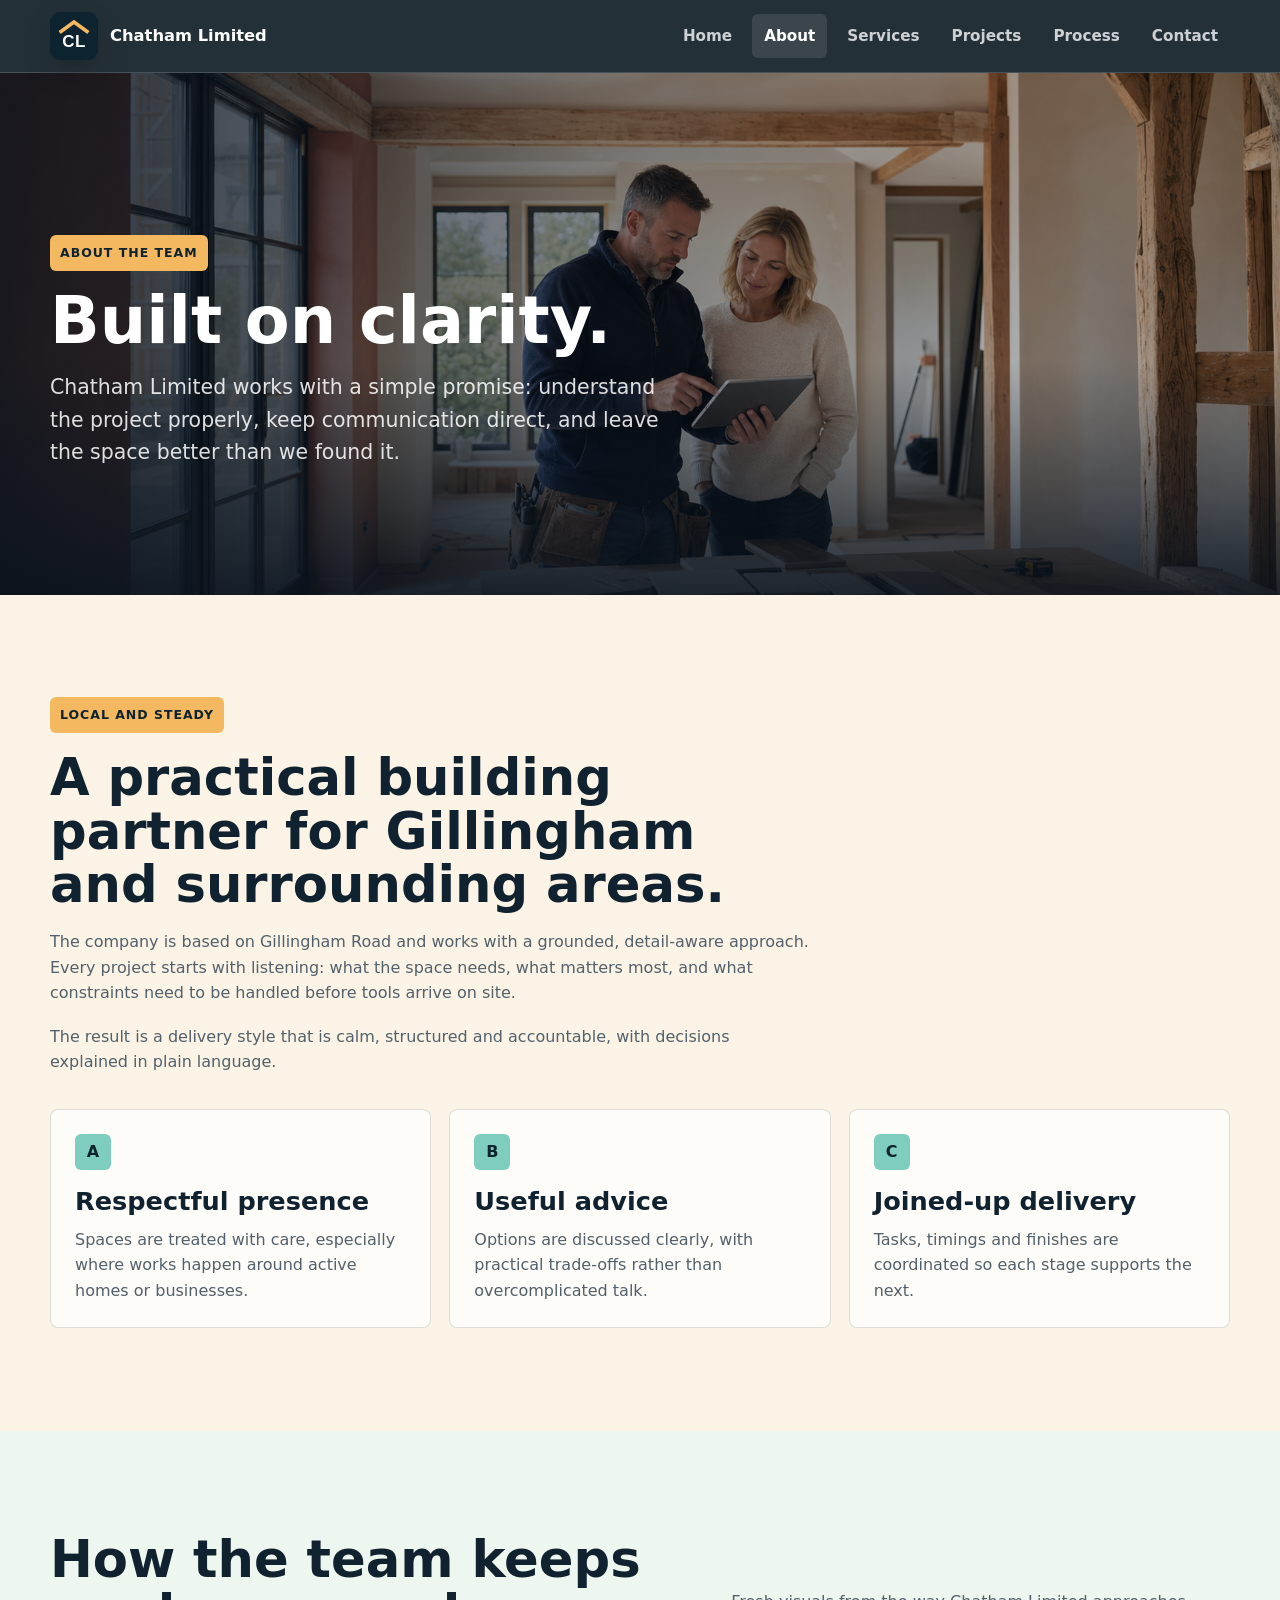
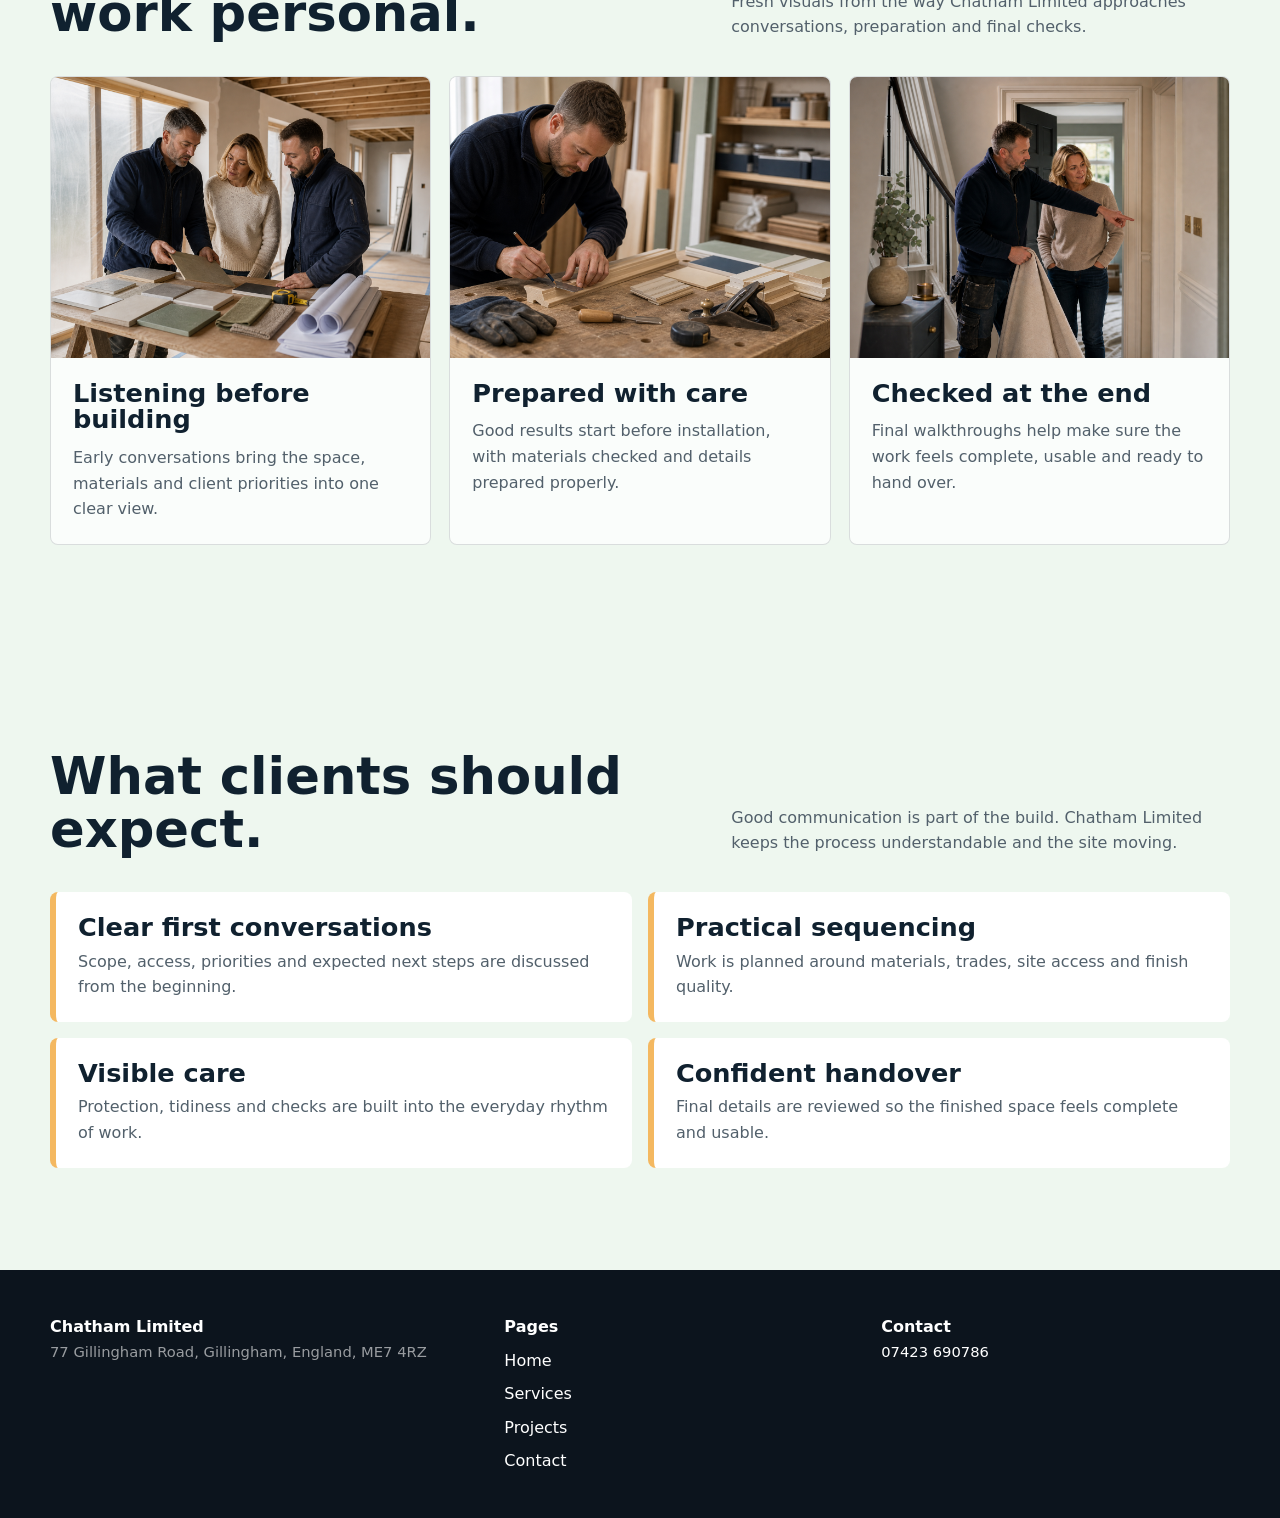
==== about.html @ 02a8a14d "Initial Chatham Limited website" ====
<!doctype html>
<html lang="en">
<head>
  <meta charset="utf-8">
  <meta name="viewport" content="width=device-width, initial-scale=1">
  <title>About | Chatham Limited</title>
  <meta name="description" content="Learn about Chatham Limited, a Gillingham based building team focused on clear project delivery and careful workmanship.">
  <link rel="icon" href="assets/favicon.svg" type="image/svg+xml">
  <link rel="stylesheet" href="assets/styles.css">
</head>
<body class="theme-about">
  <header class="site-header">
    <div class="nav-wrap">
      <a class="brand" href="index.html" aria-label="Chatham Limited home"><span class="brand-mark" aria-hidden="true"><img src="assets/chatham-logo-mark.svg" alt=""></span><span>Chatham Limited</span></a>
      <button class="nav-toggle" type="button" aria-label="Open navigation" aria-expanded="false"><span></span></button>
      <nav class="site-nav" aria-label="Primary navigation">
        <a href="index.html">Home</a>
        <a class="active" href="about.html">About</a>
        <a href="services.html">Services</a>
        <a href="projects.html">Projects</a>
        <a href="process.html">Process</a>
        <a href="contact.html">Contact</a>
      </nav>
    </div>
  </header>

  <main>
    <section class="hero page-hero">
      <img src="assets/images/about-hero.png" alt="Project manager and client reviewing material samples inside a refurbished room">
      <div class="hero-inner">
        <div class="hero-copy">
          <span class="eyebrow">About the team</span>
          <h1>Built on clarity.</h1>
          <p>Chatham Limited works with a simple promise: understand the project properly, keep communication direct, and leave the space better than we found it.</p>
        </div>
      </div>
    </section>

    <section class="section">
      <div class="wrap about-intro">
        <div class="copy-stack">
          <span class="eyebrow">Local and steady</span>
          <h2>A practical building partner for Gillingham and surrounding areas.</h2>
          <p class="muted">The company is based on Gillingham Road and works with a grounded, detail-aware approach. Every project starts with listening: what the space needs, what matters most, and what constraints need to be handled before tools arrive on site.</p>
          <p class="muted">The result is a delivery style that is calm, structured and accountable, with decisions explained in plain language.</p>
        </div>
        <div class="feature-grid">
          <article class="feature-card">
            <span class="number">A</span>
            <h3>Respectful presence</h3>
            <p>Spaces are treated with care, especially where works happen around active homes or businesses.</p>
          </article>
          <article class="feature-card">
            <span class="number">B</span>
            <h3>Useful advice</h3>
            <p>Options are discussed clearly, with practical trade-offs rather than overcomplicated talk.</p>
          </article>
          <article class="feature-card">
            <span class="number">C</span>
            <h3>Joined-up delivery</h3>
            <p>Tasks, timings and finishes are coordinated so each stage supports the next.</p>
          </article>
        </div>
      </div>
    </section>

    <section class="section alt about-gallery">
      <div class="wrap">
        <div class="section-head">
          <h2>How the team keeps work personal.</h2>
          <p>Fresh visuals from the way Chatham Limited approaches conversations, preparation and final checks.</p>
        </div>
        <div class="project-grid">
          <article class="project-card">
            <img src="assets/images/about-site-meeting.png" alt="Site meeting with a homeowner reviewing finish samples in a protected room">
            <div>
              <h3>Listening before building</h3>
              <p>Early conversations bring the space, materials and client priorities into one clear view.</p>
            </div>
          </article>
          <article class="project-card">
            <img src="assets/images/about-workbench-detail.png" alt="Craftsperson preparing a precise timber detail on a tidy workbench">
            <div>
              <h3>Prepared with care</h3>
              <p>Good results start before installation, with materials checked and details prepared properly.</p>
            </div>
          </article>
          <article class="project-card">
            <img src="assets/images/about-final-walkthrough.png" alt="Project lead and client reviewing a finished interior doorway">
            <div>
              <h3>Checked at the end</h3>
              <p>Final walkthroughs help make sure the work feels complete, usable and ready to hand over.</p>
            </div>
          </article>
        </div>
      </div>
    </section>

    <section class="section alt">
      <div class="wrap">
        <div class="section-head">
          <h2>What clients should expect.</h2>
          <p>Good communication is part of the build. Chatham Limited keeps the process understandable and the site moving.</p>
        </div>
        <div class="service-list">
          <div class="service-item"><h3>Clear first conversations</h3><p>Scope, access, priorities and expected next steps are discussed from the beginning.</p></div>
          <div class="service-item"><h3>Practical sequencing</h3><p>Work is planned around materials, trades, site access and finish quality.</p></div>
          <div class="service-item"><h3>Visible care</h3><p>Protection, tidiness and checks are built into the everyday rhythm of work.</p></div>
          <div class="service-item"><h3>Confident handover</h3><p>Final details are reviewed so the finished space feels complete and usable.</p></div>
        </div>
      </div>
    </section>
  </main>

  <footer class="site-footer">
    <div class="footer-wrap">
      <div><strong>Chatham Limited</strong><p class="fine-print">77 Gillingham Road, Gillingham, England, ME7 4RZ</p></div>
      <div class="footer-links"><strong>Pages</strong><a href="index.html">Home</a><a href="services.html">Services</a><a href="projects.html">Projects</a><a href="contact.html">Contact</a></div>
      <div><strong>Contact</strong><p class="fine-print"><a href="tel:07423690786">07423 690786</a></p></div>
    </div>
  </footer>
  <script src="assets/site.js"></script>
</body>
</html>
---- assets/styles.css ----
:root {
  --ink: #10212f;
  --paper: #fbf4e6;
  --muted: #52606b;
  --line: rgba(16, 33, 47, 0.14);
  --white: #ffffff;
  --accent: #f4b860;
  --accent-2: #9fbf93;
  --dark: #0d2330;
  --soft: #eef7ef;
  --shade-start: #fff0d3;
  --shade-end: #d9f0e8;
  --shadow: 0 22px 60px rgba(11, 21, 32, 0.18);
  --radius: 8px;
  font-family: Inter, ui-sans-serif, system-ui, -apple-system, BlinkMacSystemFont, "Segoe UI", sans-serif;
}

* {
  box-sizing: border-box;
}

html {
  scroll-behavior: smooth;
}

body {
  margin: 0;
  color: var(--ink);
  background: var(--paper);
  line-height: 1.6;
  overflow-x: hidden;
}

a {
  color: inherit;
  text-decoration: none;
}

img {
  display: block;
  max-width: 100%;
}

.site-header {
  position: sticky;
  top: 0;
  z-index: 20;
  border-bottom: 1px solid rgba(255, 255, 255, 0.16);
  background: rgba(13, 27, 37, 0.9);
  color: var(--white);
  backdrop-filter: blur(18px);
}

.nav-wrap {
  width: min(1180px, calc(100% - 32px));
  min-height: 72px;
  margin: 0 auto;
  display: flex;
  align-items: center;
  justify-content: space-between;
  gap: 24px;
}

.brand {
  display: inline-flex;
  align-items: center;
  gap: 12px;
  font-weight: 800;
  letter-spacing: 0;
}

.brand-mark {
  width: 48px;
  height: 48px;
  flex: 0 0 48px;
  border-radius: 10px;
  display: block;
  overflow: hidden;
  background: var(--dark);
  box-shadow: 0 12px 28px rgba(0, 0, 0, 0.2);
}

.brand-mark img {
  width: 100%;
  height: 100%;
}

.brand span:last-child {
  font-size: 1.02rem;
}

.site-nav {
  display: flex;
  align-items: center;
  gap: 8px;
}

.site-nav a {
  padding: 10px 12px;
  border-radius: 6px;
  color: rgba(255, 255, 255, 0.78);
  font-size: 0.95rem;
  font-weight: 650;
}

.site-nav a:hover,
.site-nav a.active {
  color: var(--white);
  background: rgba(255, 255, 255, 0.1);
}

.nav-toggle {
  display: none;
  width: 42px;
  height: 42px;
  border: 1px solid rgba(255, 255, 255, 0.28);
  border-radius: 6px;
  background: transparent;
  color: var(--white);
  cursor: pointer;
}

.nav-toggle span,
.nav-toggle::before,
.nav-toggle::after {
  content: "";
  display: block;
  width: 20px;
  height: 2px;
  margin: 5px auto;
  background: currentColor;
}

.hero {
  position: relative;
  min-height: clamp(620px, 78vh, 820px);
  display: grid;
  align-items: center;
  overflow: hidden;
  color: var(--white);
  isolation: isolate;
}

.page-hero {
  min-height: clamp(460px, 58vh, 620px);
}

.hero img {
  position: absolute;
  inset: 0;
  z-index: -2;
  width: 100%;
  height: 100%;
  object-fit: cover;
}

.hero::after {
  content: "";
  position: absolute;
  inset: 0;
  z-index: -1;
  background:
    linear-gradient(90deg, rgba(9, 18, 29, 0.88), rgba(9, 18, 29, 0.48) 48%, rgba(9, 18, 29, 0.18)),
    linear-gradient(0deg, rgba(9, 18, 29, 0.82), transparent 45%);
}

.hero-inner {
  width: min(1180px, calc(100% - 32px));
  margin: 0 auto;
  padding: 92px 0 56px;
  display: grid;
  gap: 18px;
}

.hero-copy {
  width: min(680px, 100%);
  display: grid;
  gap: 16px;
}

.eyebrow {
  width: fit-content;
  padding: 8px 10px;
  border-radius: 6px;
  background: var(--accent);
  color: var(--dark);
  font-size: 0.78rem;
  font-weight: 900;
  text-transform: uppercase;
  letter-spacing: 0.08em;
}

h1,
h2,
h3 {
  margin: 0;
  line-height: 1.04;
  letter-spacing: 0;
  overflow-wrap: break-word;
}

h1 {
  max-width: 12ch;
  font-size: clamp(2.9rem, 6.4vw, 5.35rem);
}

.page-hero h1 {
  max-width: 14ch;
  font-size: clamp(2.55rem, 5.1vw, 4.7rem);
}

.hero p {
  max-width: 620px;
  margin: 0;
  color: rgba(255, 255, 255, 0.86);
  font-size: clamp(1.05rem, 1.6vw, 1.32rem);
}

.hero-actions,
.button-row {
  display: flex;
  flex-wrap: wrap;
  align-items: center;
  gap: 12px;
}

.btn {
  display: inline-flex;
  align-items: center;
  justify-content: center;
  min-height: 46px;
  padding: 12px 18px;
  border: 1px solid transparent;
  border-radius: 6px;
  font-weight: 800;
  line-height: 1;
}

.btn.primary {
  background: var(--accent);
  color: var(--dark);
}

.btn.secondary {
  border-color: rgba(255, 255, 255, 0.44);
  color: var(--white);
}

.btn.dark {
  background: var(--dark);
  color: var(--white);
}

.btn.light {
  border-color: var(--line);
  background: var(--white);
}

.hero-stats {
  display: grid;
  grid-template-columns: repeat(3, minmax(0, 1fr));
  gap: 1px;
  width: min(700px, 100%);
  overflow: hidden;
  border-radius: 8px;
  border: 1px solid rgba(255, 255, 255, 0.2);
  background: rgba(255, 255, 255, 0.14);
}

.hero-stat {
  padding: 18px;
  background: rgba(10, 19, 31, 0.32);
}

.hero-stat strong {
  display: block;
  font-size: 1.8rem;
  line-height: 1;
}

.hero-stat span {
  display: block;
  margin-top: 8px;
  color: rgba(255, 255, 255, 0.78);
  font-size: 0.9rem;
}

.section {
  padding: clamp(64px, 8vw, 112px) 0;
}

.section.alt {
  background: var(--soft);
}

.section.dark {
  background: var(--dark);
  color: var(--white);
}

.wrap {
  width: min(1180px, calc(100% - 32px));
  margin: 0 auto;
}

.section-head {
  display: grid;
  grid-template-columns: minmax(0, 0.9fr) minmax(280px, 0.7fr);
  gap: 40px;
  align-items: end;
  margin-bottom: 36px;
}

.section-head p {
  margin: 0;
  color: var(--muted);
}

.section.dark .section-head p,
.section.dark .muted {
  color: rgba(255, 255, 255, 0.72);
}

h2 {
  font-size: clamp(2rem, 4vw, 4rem);
}

h3 {
  font-size: clamp(1.22rem, 2vw, 1.7rem);
}

.muted {
  color: var(--muted);
}

.feature-grid {
  display: grid;
  grid-template-columns: repeat(3, minmax(0, 1fr));
  gap: 18px;
}

.about-intro {
  display: grid;
  gap: 34px;
}

.about-intro .copy-stack {
  max-width: 760px;
}

.feature-card,
.project-card,
.step,
.contact-panel {
  border: 1px solid var(--line);
  border-radius: 8px;
  background: rgba(255, 255, 255, 0.72);
  overflow: hidden;
}

.feature-card {
  padding: 24px;
}

.feature-card .number,
.step .number {
  display: inline-grid;
  place-items: center;
  width: 36px;
  height: 36px;
  margin-bottom: 18px;
  border-radius: 6px;
  background: #7fcdbf;
  color: var(--dark);
  font-weight: 900;
}

.feature-card p,
.step p,
.project-card p {
  margin: 12px 0 0;
  color: var(--muted);
  overflow-wrap: anywhere;
}

.image-split {
  display: grid;
  grid-template-columns: minmax(0, 0.95fr) minmax(0, 1.05fr);
  gap: 40px;
  align-items: center;
}

.image-split.reverse {
  grid-template-columns: minmax(0, 1.05fr) minmax(0, 0.95fr);
}

.image-frame {
  border-radius: 8px;
  overflow: hidden;
  box-shadow: var(--shadow);
  background: var(--dark);
}

.image-frame img {
  width: 100%;
  aspect-ratio: 4 / 3;
  object-fit: cover;
}

.copy-stack {
  display: grid;
  gap: 18px;
}

.copy-stack p {
  margin: 0;
}

.pill-list {
  display: flex;
  flex-wrap: wrap;
  gap: 10px;
  padding: 0;
  margin: 8px 0 0;
  list-style: none;
}

.pill-list li {
  padding: 8px 10px;
  border-radius: 6px;
  background: rgba(255, 255, 255, 0.76);
  border: 1px solid var(--line);
  font-weight: 750;
  font-size: 0.9rem;
}

.service-list {
  display: grid;
  grid-template-columns: repeat(2, minmax(0, 1fr));
  gap: 16px;
}

.service-item {
  padding: 22px;
  border-left: 6px solid var(--accent);
  background: var(--white);
  border-radius: 8px;
}

.service-item p {
  margin: 8px 0 0;
  color: var(--muted);
}

.project-grid {
  display: grid;
  grid-template-columns: repeat(3, minmax(0, 1fr));
  gap: 18px;
}

.project-card img {
  width: 100%;
  aspect-ratio: 1.2;
  object-fit: cover;
}

.about-gallery .project-card img {
  aspect-ratio: 1.35;
}

.project-card div {
  padding: 22px;
}

.steps {
  display: grid;
  grid-template-columns: repeat(4, minmax(0, 1fr));
  gap: 16px;
}

.step {
  padding: 22px;
}

.band {
  display: grid;
  grid-template-columns: minmax(0, 0.9fr) minmax(0, 1.1fr);
  align-items: center;
  gap: 34px;
  padding: clamp(34px, 5vw, 56px);
  border-radius: 8px;
  color: var(--ink);
  background:
    linear-gradient(120deg, var(--shade-start) 0%, #f7f3df 42%, var(--shade-end) 100%);
  box-shadow: inset 0 0 0 1px rgba(16, 33, 47, 0.12);
}

.band h2,
.band p,
.band .muted,
.section.dark .band .muted {
  color: var(--ink);
}

.band .eyebrow {
  color: var(--ink);
}

.band .btn.secondary {
  border-color: rgba(16, 33, 47, 0.16);
  color: var(--ink);
  background: rgba(255, 255, 255, 0.26);
}

.contact-grid {
  display: grid;
  grid-template-columns: minmax(0, 0.85fr) minmax(0, 1.15fr);
  gap: 22px;
}

.contact-panel {
  padding: 28px;
}

.contact-panel a {
  font-weight: 850;
  color: var(--dark);
}

.contact-form {
  display: grid;
  gap: 14px;
}

.field-grid {
  display: grid;
  grid-template-columns: 1fr 1fr;
  gap: 14px;
}

label {
  display: grid;
  gap: 7px;
  font-weight: 800;
}

input,
textarea,
select {
  width: 100%;
  border: 1px solid var(--line);
  border-radius: 6px;
  padding: 13px 14px;
  color: var(--ink);
  background: var(--white);
  font: inherit;
}

textarea {
  min-height: 132px;
  resize: vertical;
}

.site-footer {
  color: rgba(255, 255, 255, 0.78);
  background: #0c141d;
}

.footer-wrap {
  width: min(1180px, calc(100% - 32px));
  margin: 0 auto;
  padding: 44px 0;
  display: grid;
  grid-template-columns: 1.1fr 0.9fr 0.9fr;
  gap: 28px;
}

.site-footer strong,
.site-footer a {
  color: var(--white);
}

.footer-links {
  display: grid;
  gap: 8px;
}

.fine-print {
  margin: 0;
  color: rgba(255, 255, 255, 0.58);
  font-size: 0.92rem;
}

@media (max-width: 900px) {
  .nav-toggle {
    display: block;
  }

  .site-nav {
    position: absolute;
    top: 72px;
    left: 16px;
    right: 16px;
    display: none;
    padding: 10px;
    border-radius: 8px;
    background: rgba(13, 21, 31, 0.96);
    box-shadow: var(--shadow);
  }

  .site-nav.is-open {
    display: grid;
  }

  .hero {
    min-height: 680px;
  }

  .hero-inner {
    padding: 110px 0 44px;
  }

  .hero-stats,
  .feature-grid,
  .project-grid,
  .steps,
  .footer-wrap,
  .section-head,
  .image-split,
  .image-split.reverse,
  .band,
  .contact-grid {
    grid-template-columns: 1fr;
  }

  .service-list {
    grid-template-columns: 1fr;
  }
}

@media (max-width: 620px) {
  .nav-wrap,
  .wrap,
  .hero-inner,
  .footer-wrap {
    width: min(calc(100% - 24px), 1180px);
  }

  .brand span:last-child {
    font-size: 0.95rem;
  }

  .hero {
    min-height: 640px;
  }

  h1,
  .page-hero h1 {
    max-width: 9ch;
    font-size: clamp(2.25rem, 10.5vw, 2.9rem);
  }

  h2 {
    max-width: 11ch;
    font-size: clamp(1.85rem, 8.8vw, 2.35rem);
    text-wrap: balance;
  }

  .contact-panel h2 {
    max-width: 100%;
    font-size: clamp(1.8rem, 8vw, 2.2rem);
  }

  .theme-contact .page-hero h1 {
    max-width: 11ch;
    font-size: clamp(2.1rem, 9.4vw, 2.6rem);
  }

  .hero p,
  .section-head p,
  .muted {
    max-width: 34ch;
    overflow-wrap: anywhere;
  }

  .hero-actions,
  .button-row {
    align-items: stretch;
    flex-direction: column;
  }

  .btn {
    width: 100%;
  }

  .hero-stats {
    grid-template-columns: 1fr;
  }

  .field-grid {
    grid-template-columns: 1fr;
  }
}
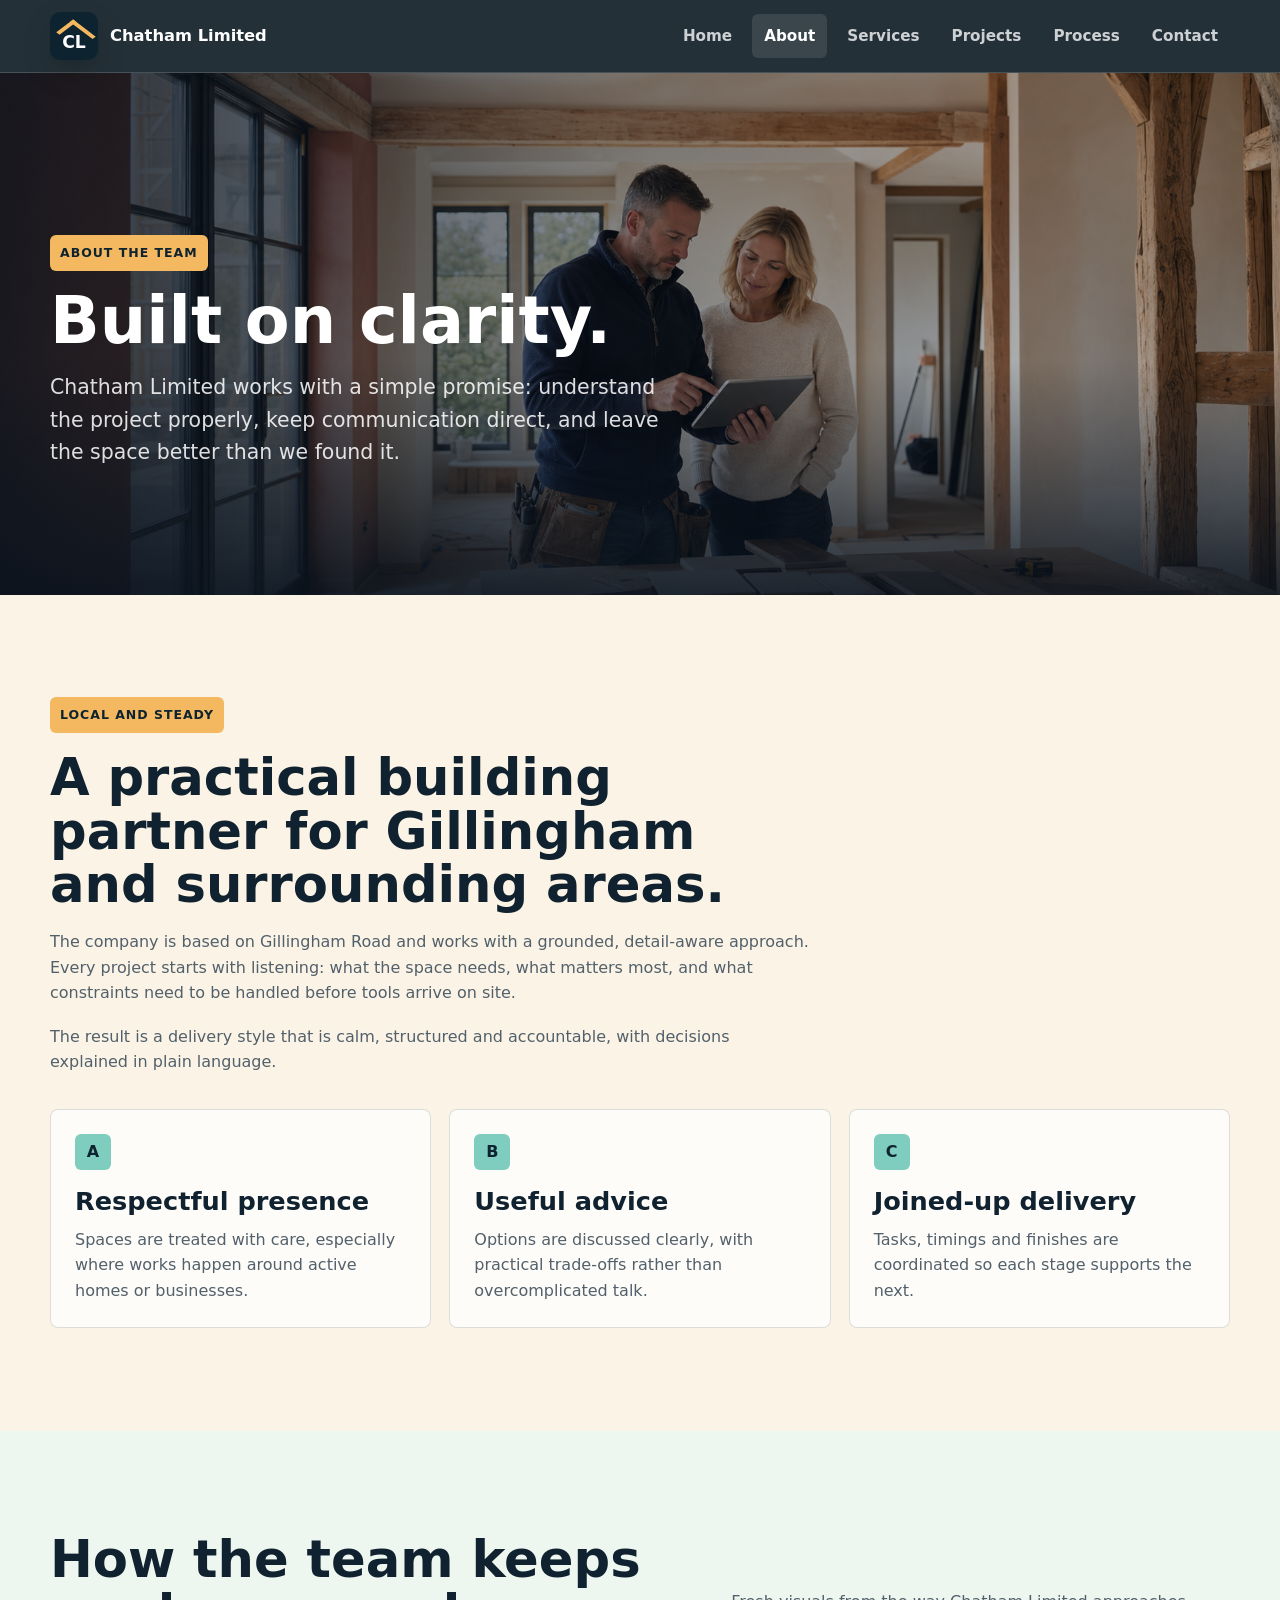
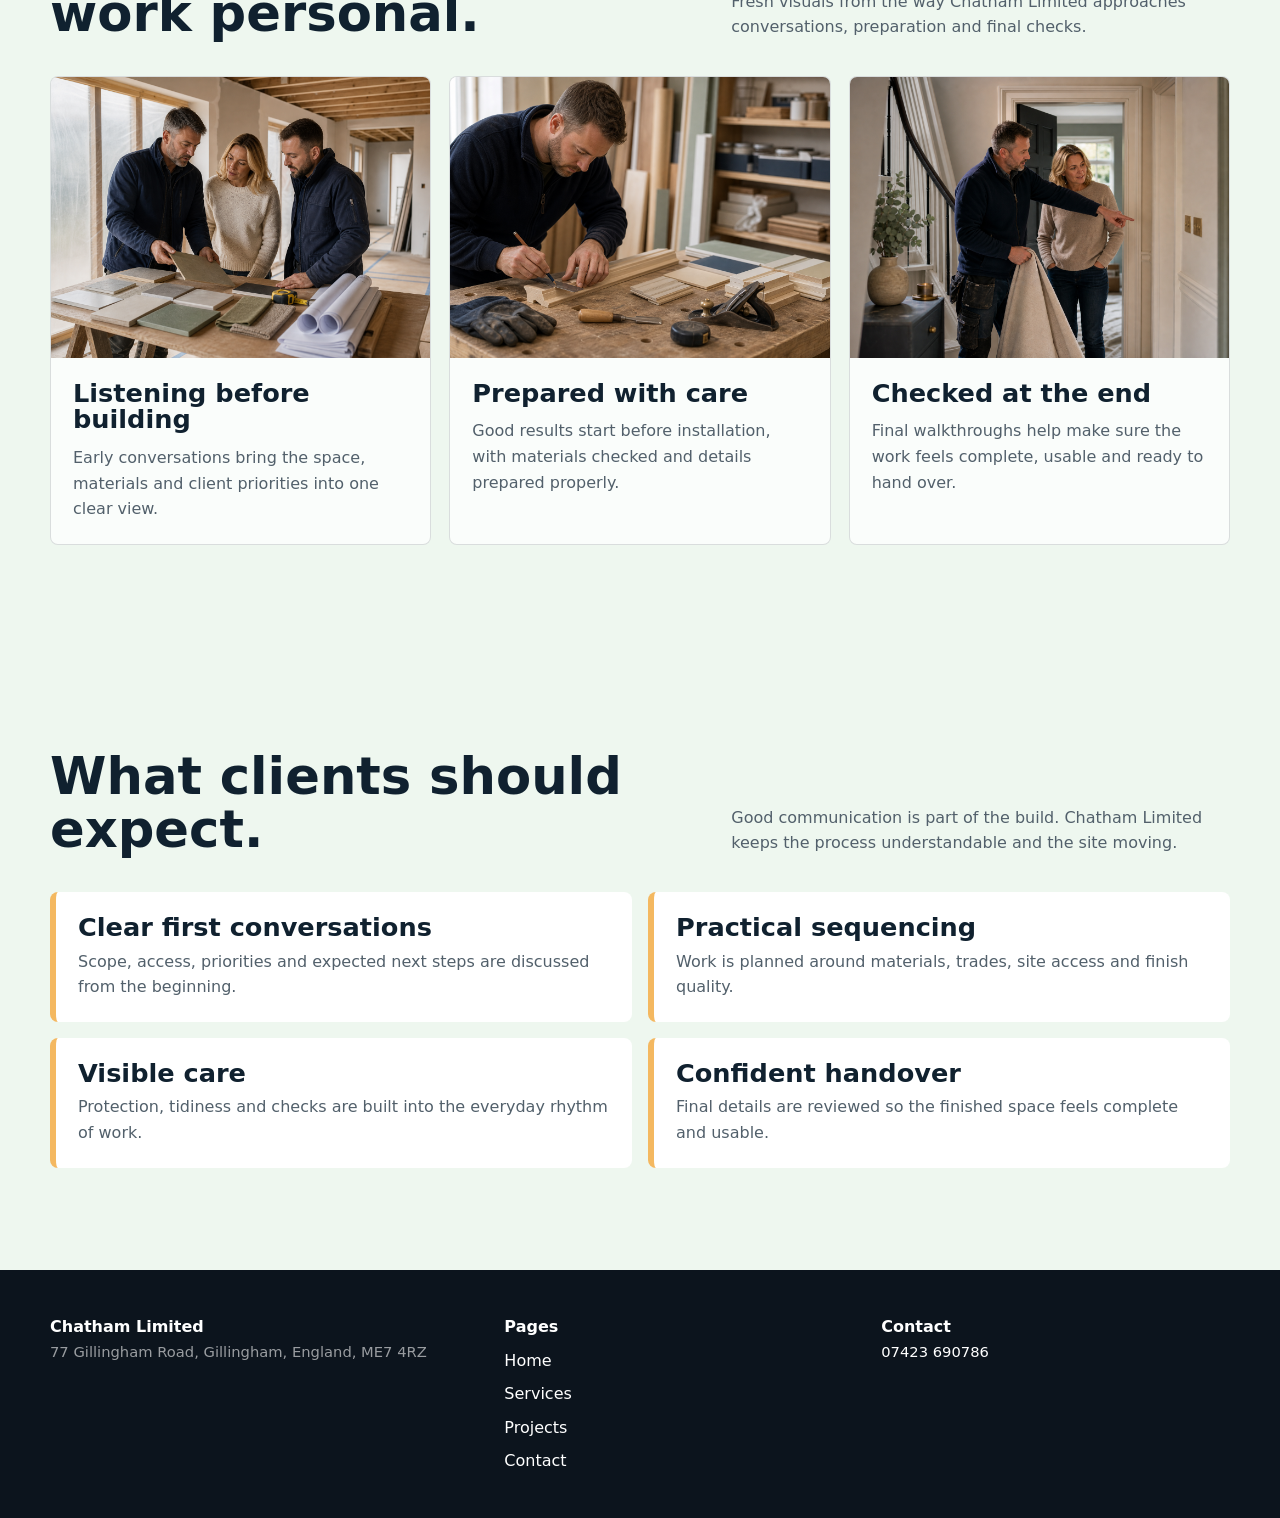
==== commit 78ee595b: "Render Chatham logo with CSS" ====
--- a/about.html
+++ b/about.html
@@ -11,7 +11,7 @@
 <body class="theme-about">
   <header class="site-header">
     <div class="nav-wrap">
-      <a class="brand" href="index.html" aria-label="Chatham Limited home"><span class="brand-mark" aria-hidden="true"><img src="assets/chatham-logo-mark.svg" alt=""></span><span>Chatham Limited</span></a>
+      <a class="brand" href="index.html" aria-label="Chatham Limited home"><span class="brand-mark" aria-hidden="true"></span><span>Chatham Limited</span></a>
       <button class="nav-toggle" type="button" aria-label="Open navigation" aria-expanded="false"><span></span></button>
       <nav class="site-nav" aria-label="Primary navigation">
         <a href="index.html">Home</a>
--- a/assets/styles.css
+++ b/assets/styles.css
@@ -74,15 +74,37 @@
   height: 48px;
   flex: 0 0 48px;
   border-radius: 10px;
-  display: block;
+  display: grid;
+  place-items: end center;
+  position: relative;
   overflow: hidden;
   background: var(--dark);
   box-shadow: 0 12px 28px rgba(0, 0, 0, 0.2);
-}
-
-.brand-mark img {
-  width: 100%;
-  height: 100%;
+  color: var(--white);
+  font-size: 1.08rem;
+  font-weight: 900;
+  line-height: 1;
+}
+
+.brand-mark::before {
+  content: "";
+  position: absolute;
+  top: 12px;
+  left: 12px;
+  width: 24px;
+  height: 17px;
+  border-top: 4px solid var(--accent);
+  border-left: 4px solid var(--accent);
+  transform: rotate(45deg) skew(-8deg, -8deg);
+  transform-origin: center;
+}
+
+.brand-mark::after {
+  content: "CL";
+  position: relative;
+  z-index: 1;
+  margin-bottom: 9px;
+  letter-spacing: 0;
 }
 
 .brand span:last-child {
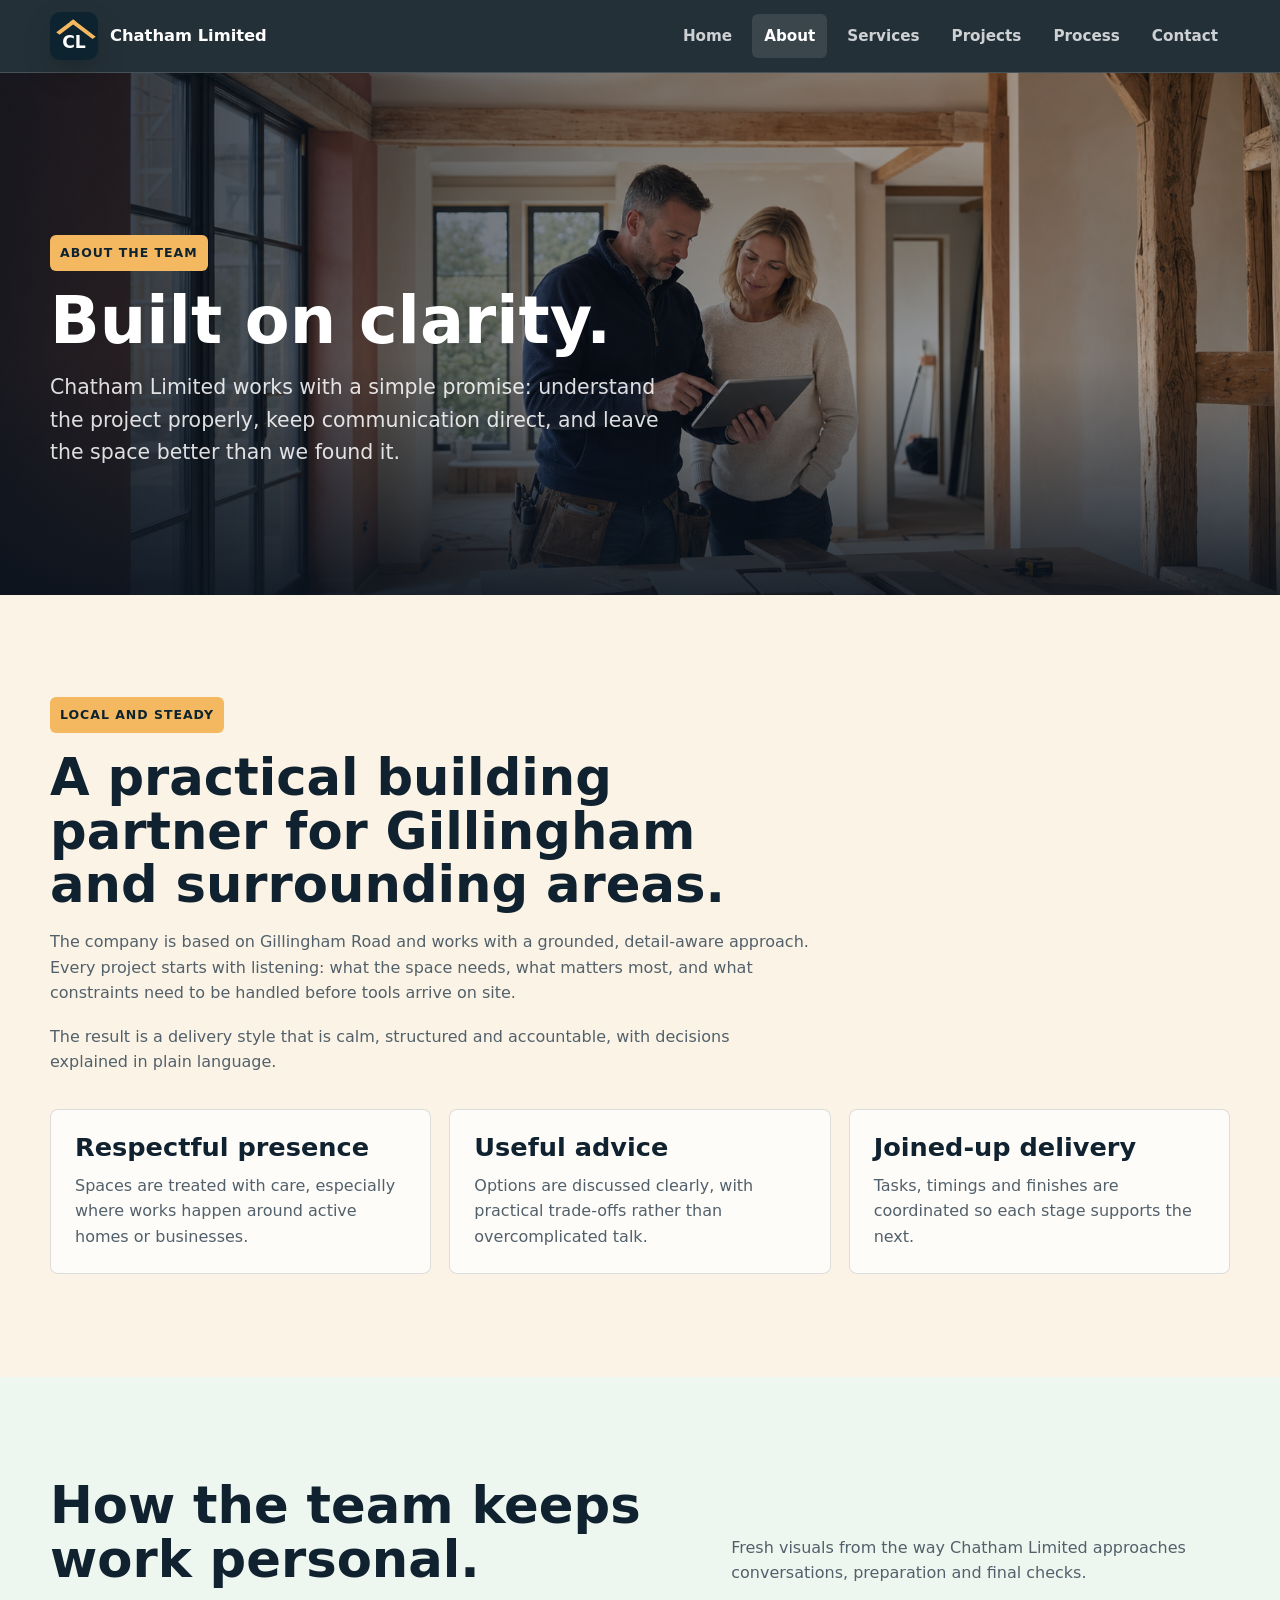
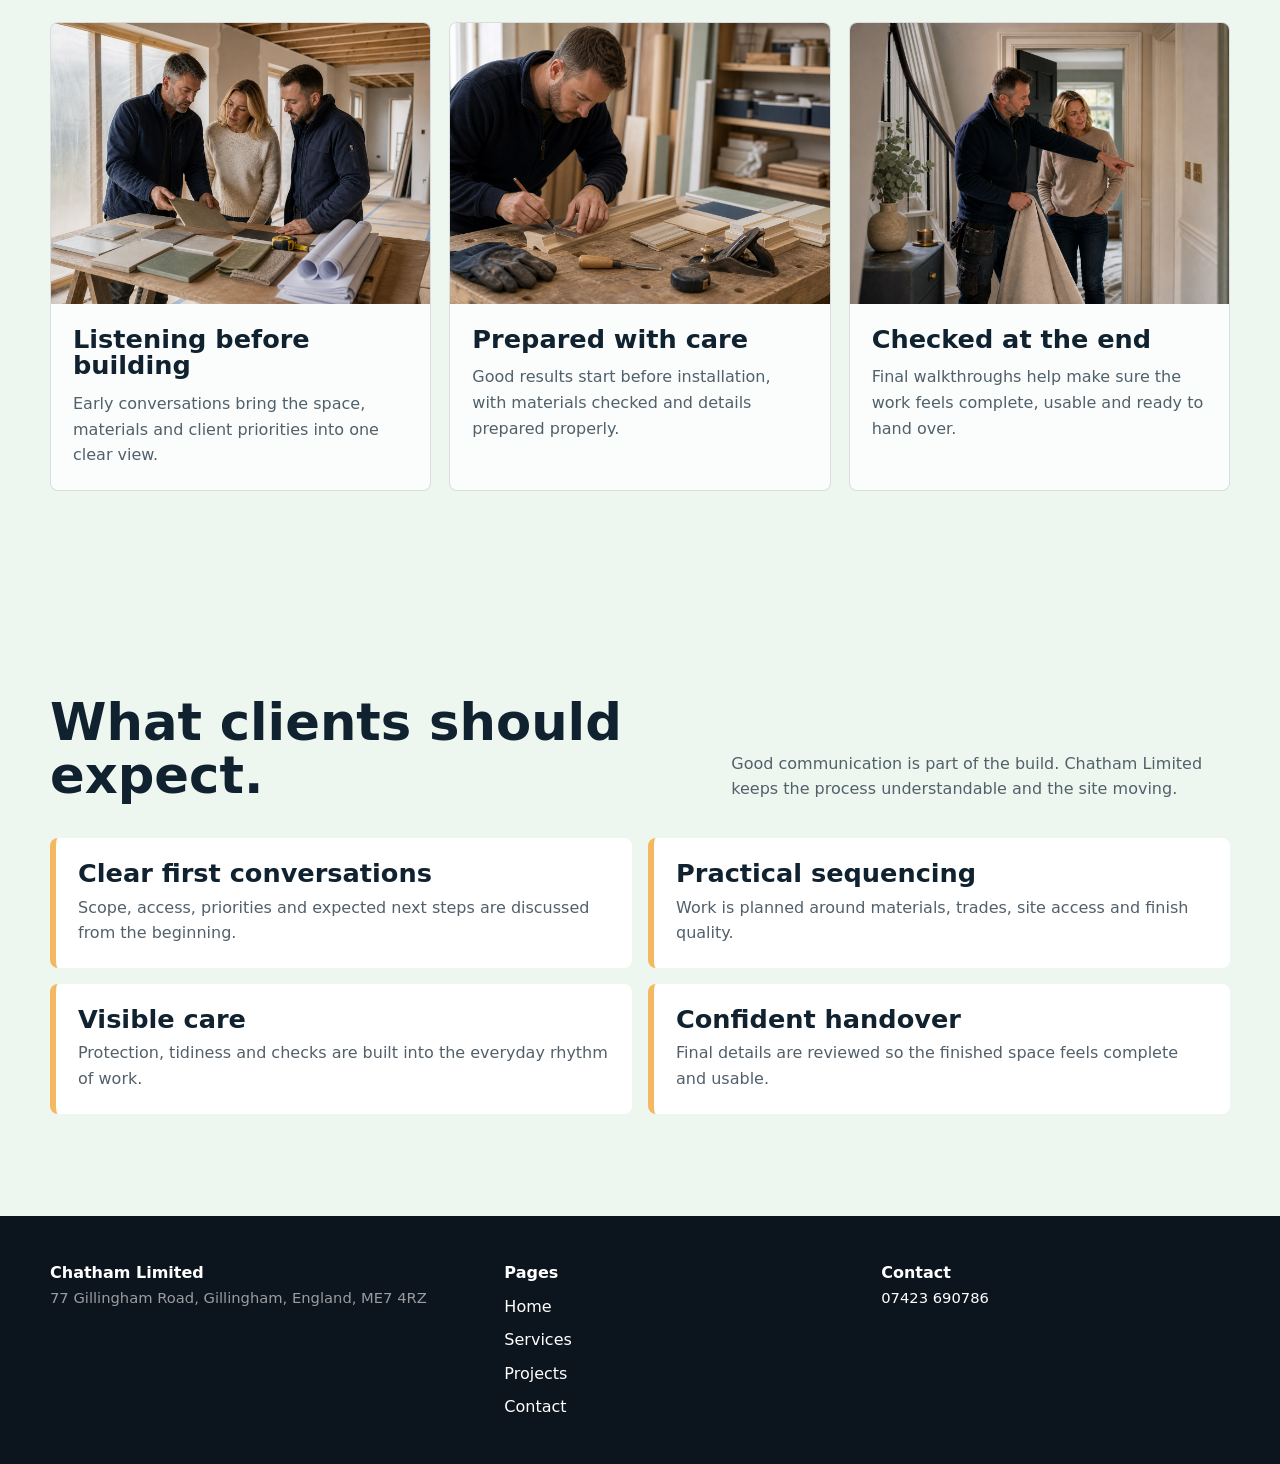
==== commit e29f52a3: "Remove Chatham markers and add map" ====
--- a/about.html
+++ b/about.html
@@ -46,17 +46,14 @@
         </div>
         <div class="feature-grid">
           <article class="feature-card">
-            <span class="number">A</span>
             <h3>Respectful presence</h3>
             <p>Spaces are treated with care, especially where works happen around active homes or businesses.</p>
           </article>
           <article class="feature-card">
-            <span class="number">B</span>
             <h3>Useful advice</h3>
             <p>Options are discussed clearly, with practical trade-offs rather than overcomplicated talk.</p>
           </article>
           <article class="feature-card">
-            <span class="number">C</span>
             <h3>Joined-up delivery</h3>
             <p>Tasks, timings and finishes are coordinated so each stage supports the next.</p>
           </article>
--- a/assets/styles.css
+++ b/assets/styles.css
@@ -384,19 +384,6 @@
   padding: 24px;
 }
 
-.feature-card .number,
-.step .number {
-  display: inline-grid;
-  place-items: center;
-  width: 36px;
-  height: 36px;
-  margin-bottom: 18px;
-  border-radius: 6px;
-  background: #7fcdbf;
-  color: var(--dark);
-  font-weight: 900;
-}
-
 .feature-card p,
 .step p,
 .project-card p {
@@ -547,6 +534,14 @@
 .contact-panel a {
   font-weight: 850;
   color: var(--dark);
+}
+
+.map-panel iframe {
+  width: 100%;
+  min-height: 420px;
+  border: 1px solid var(--line);
+  border-radius: 8px;
+  box-shadow: var(--shadow);
 }
 
 .contact-form {
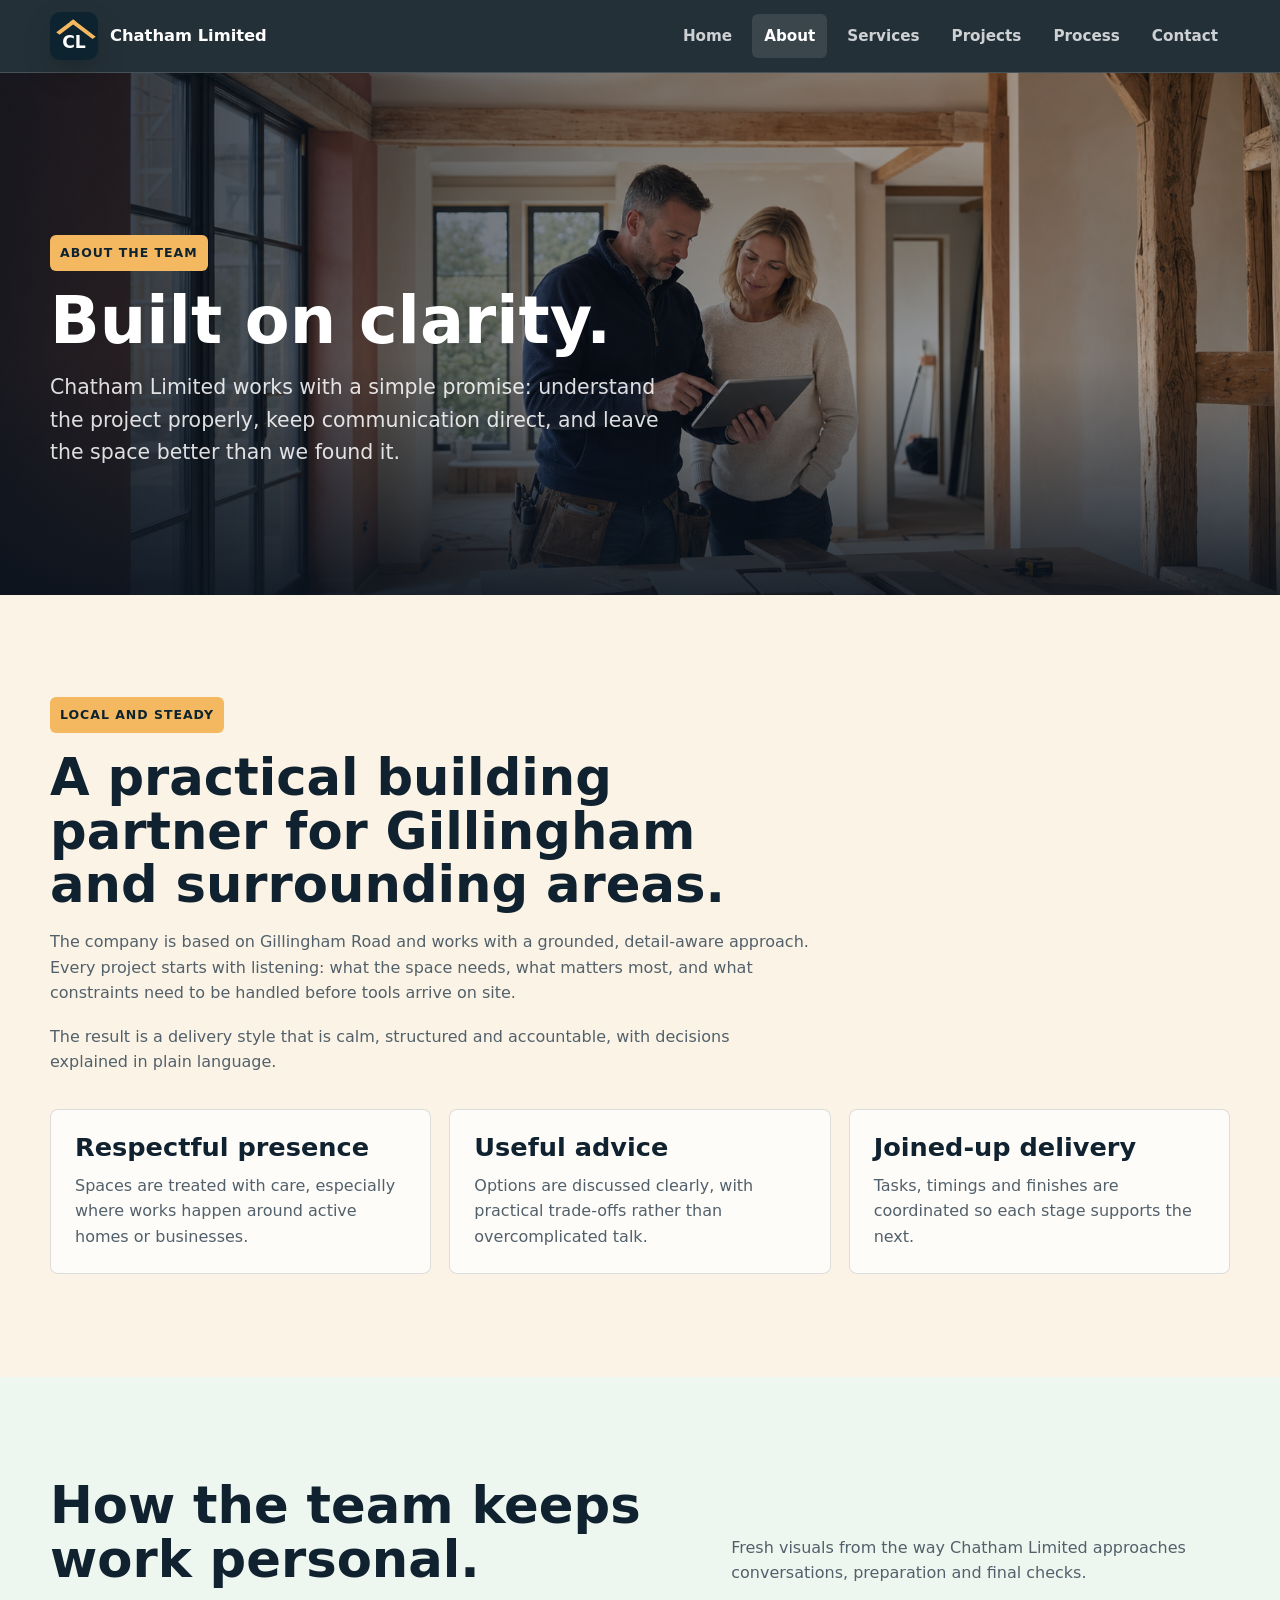
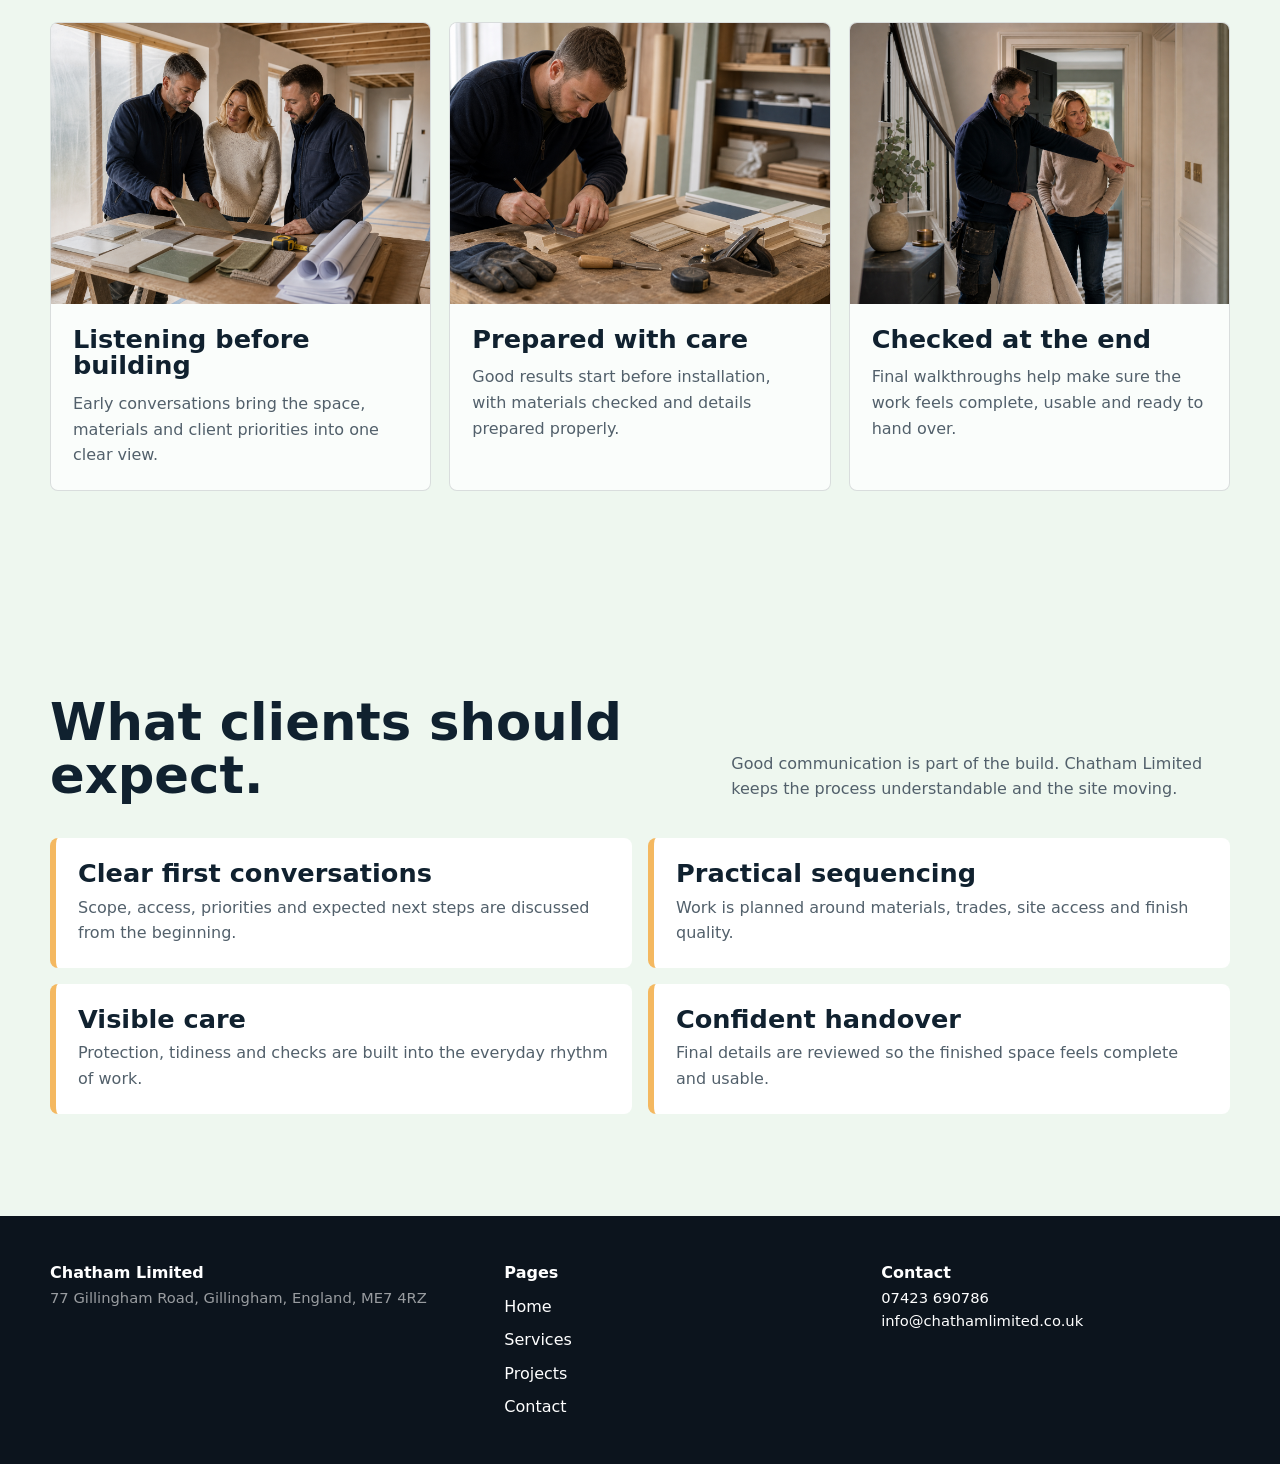
==== commit a2720218: "Add Chatham info email enquiry flow" ====
--- a/about.html
+++ b/about.html
@@ -113,7 +113,7 @@
     <div class="footer-wrap">
       <div><strong>Chatham Limited</strong><p class="fine-print">77 Gillingham Road, Gillingham, England, ME7 4RZ</p></div>
       <div class="footer-links"><strong>Pages</strong><a href="index.html">Home</a><a href="services.html">Services</a><a href="projects.html">Projects</a><a href="contact.html">Contact</a></div>
-      <div><strong>Contact</strong><p class="fine-print"><a href="tel:07423690786">07423 690786</a></p></div>
+      <div><strong>Contact</strong><p class="fine-print"><a href="tel:07423690786">07423 690786</a><br><a href="mailto:info@chathamlimited.co.uk">info@chathamlimited.co.uk</a></p></div>
     </div>
   </footer>
   <script src="assets/site.js"></script>
--- a/assets/styles.css
+++ b/assets/styles.css
@@ -573,6 +573,18 @@
   font: inherit;
 }
 
+button.btn {
+  border: 0;
+  cursor: pointer;
+}
+
+.form-status {
+  min-height: 1.4em;
+  margin: 0;
+  color: var(--muted);
+  font-size: 0.95rem;
+}
+
 textarea {
   min-height: 132px;
   resize: vertical;
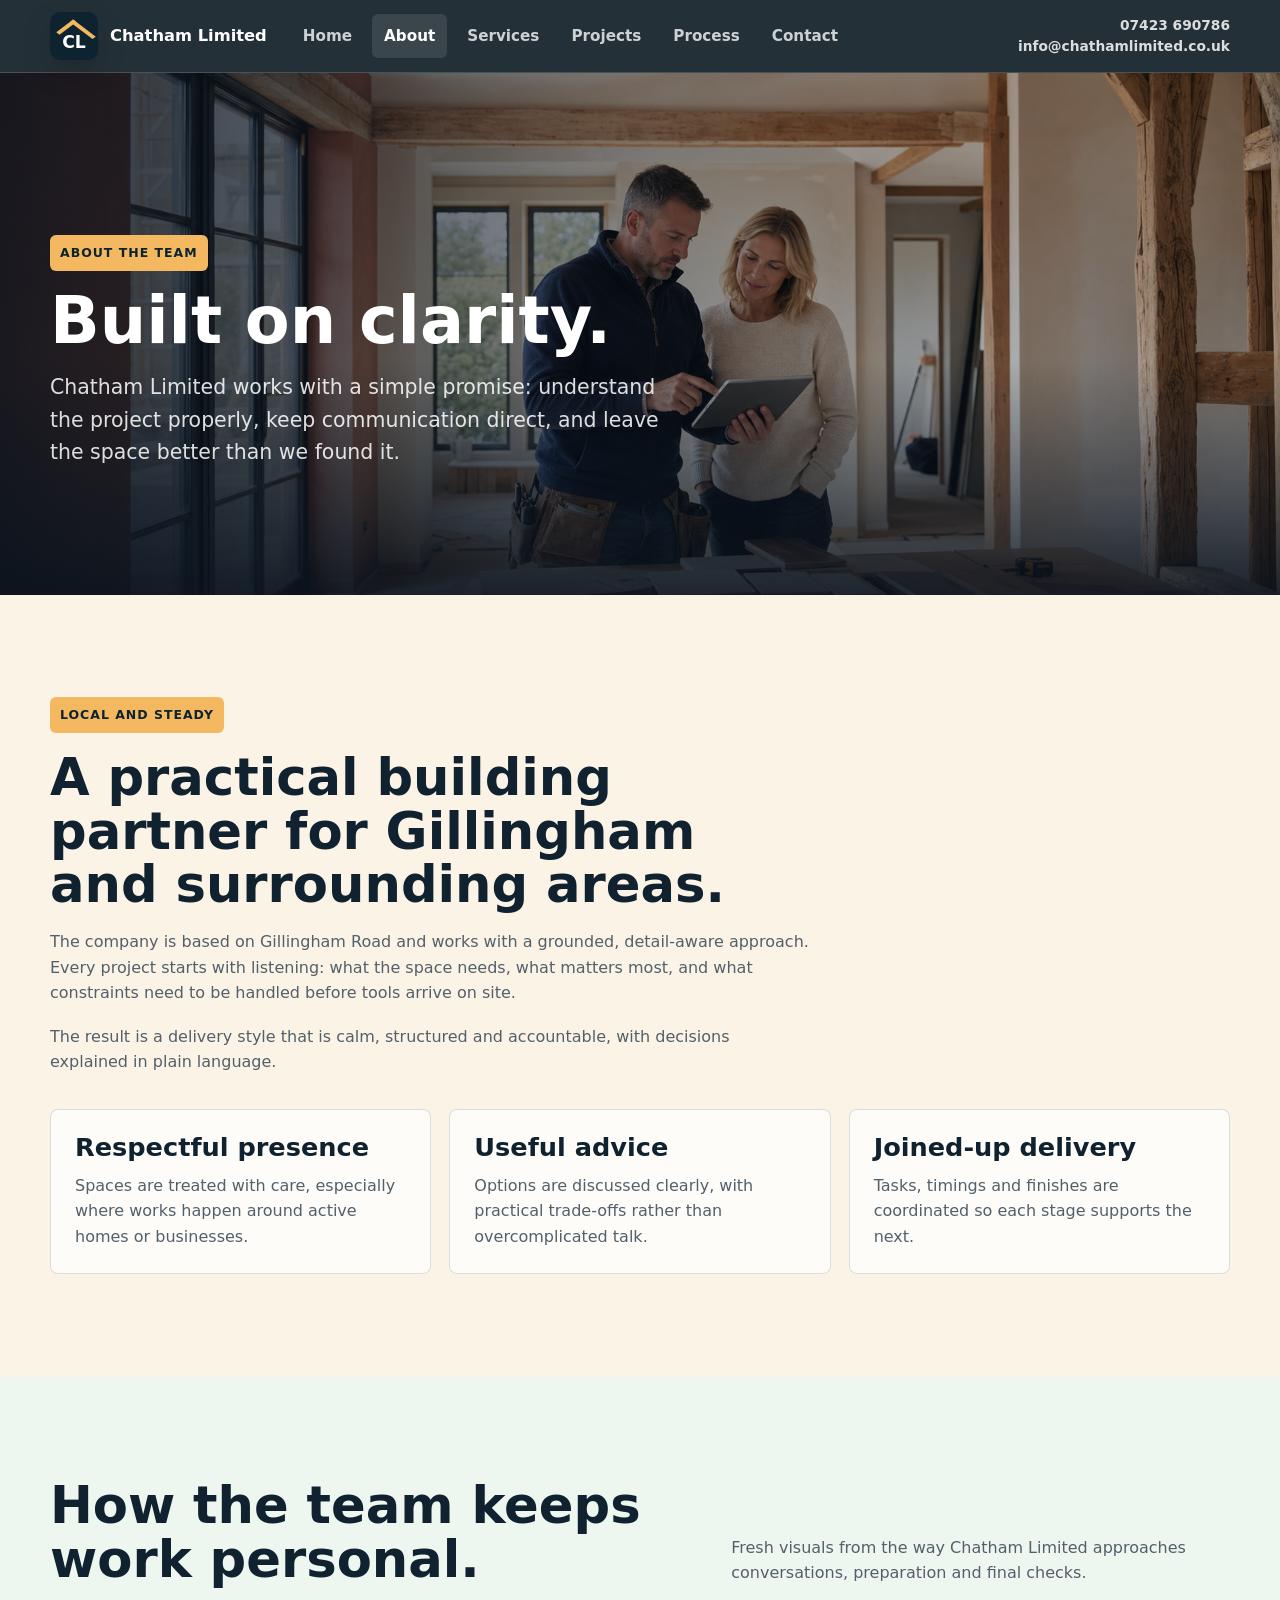
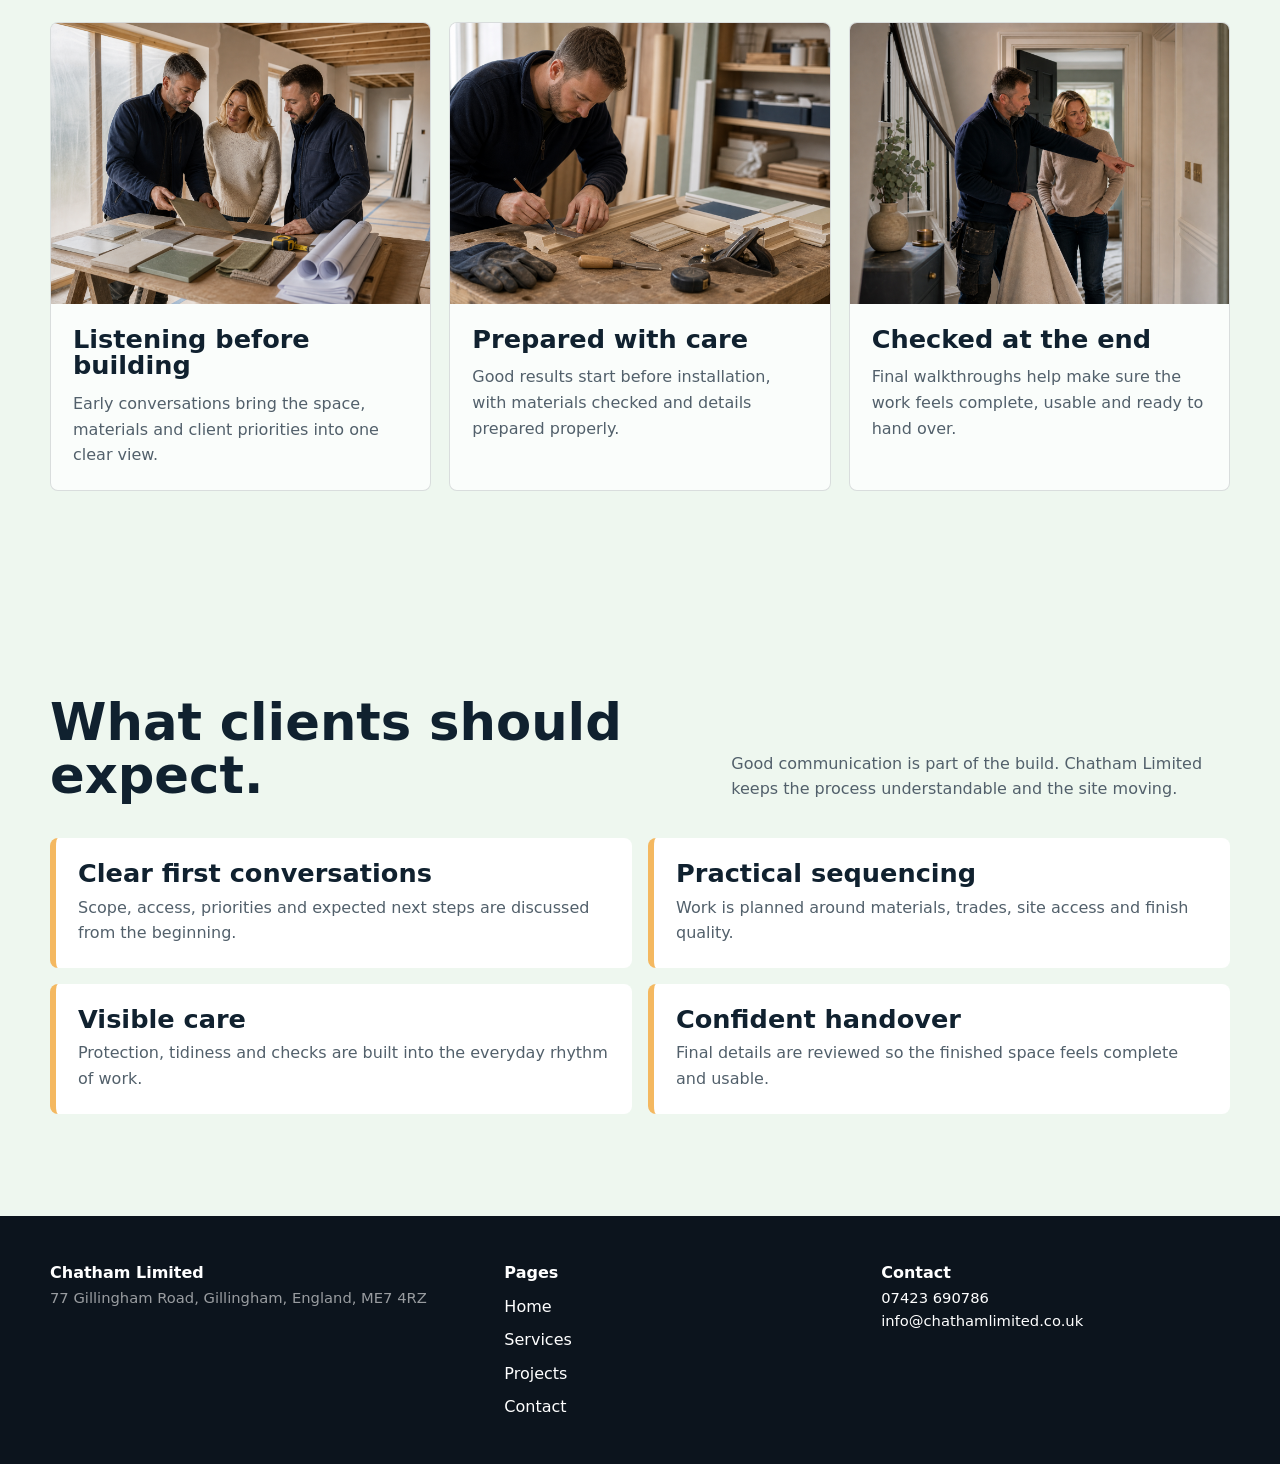
==== commit 9d063129: "Show Chatham contact details in header" ====
--- a/about.html
+++ b/about.html
@@ -21,6 +21,10 @@
         <a href="process.html">Process</a>
         <a href="contact.html">Contact</a>
       </nav>
+      <div class="header-contact" aria-label="Contact details">
+        <a href="tel:07423690786">07423 690786</a>
+        <a href="mailto:info@chathamlimited.co.uk">info@chathamlimited.co.uk</a>
+      </div>
     </div>
   </header>
 
--- a/assets/styles.css
+++ b/assets/styles.css
@@ -131,6 +131,24 @@
   background: rgba(255, 255, 255, 0.1);
 }
 
+.header-contact {
+  display: grid;
+  gap: 2px;
+  justify-items: end;
+  margin-left: auto;
+  font-size: 0.86rem;
+  font-weight: 760;
+  line-height: 1.35;
+}
+
+.header-contact a {
+  color: rgba(255, 255, 255, 0.84);
+}
+
+.header-contact a:hover {
+  color: var(--white);
+}
+
 .nav-toggle {
   display: none;
   width: 42px;
@@ -623,6 +641,13 @@
 @media (max-width: 900px) {
   .nav-toggle {
     display: block;
+  }
+
+  .header-contact {
+    order: 3;
+    width: 100%;
+    justify-items: start;
+    padding: 0 0 12px 60px;
   }
 
   .site-nav {
@@ -679,6 +704,11 @@
     font-size: 0.95rem;
   }
 
+  .header-contact {
+    padding-left: 0;
+    font-size: 0.82rem;
+  }
+
   .hero {
     min-height: 640px;
   }
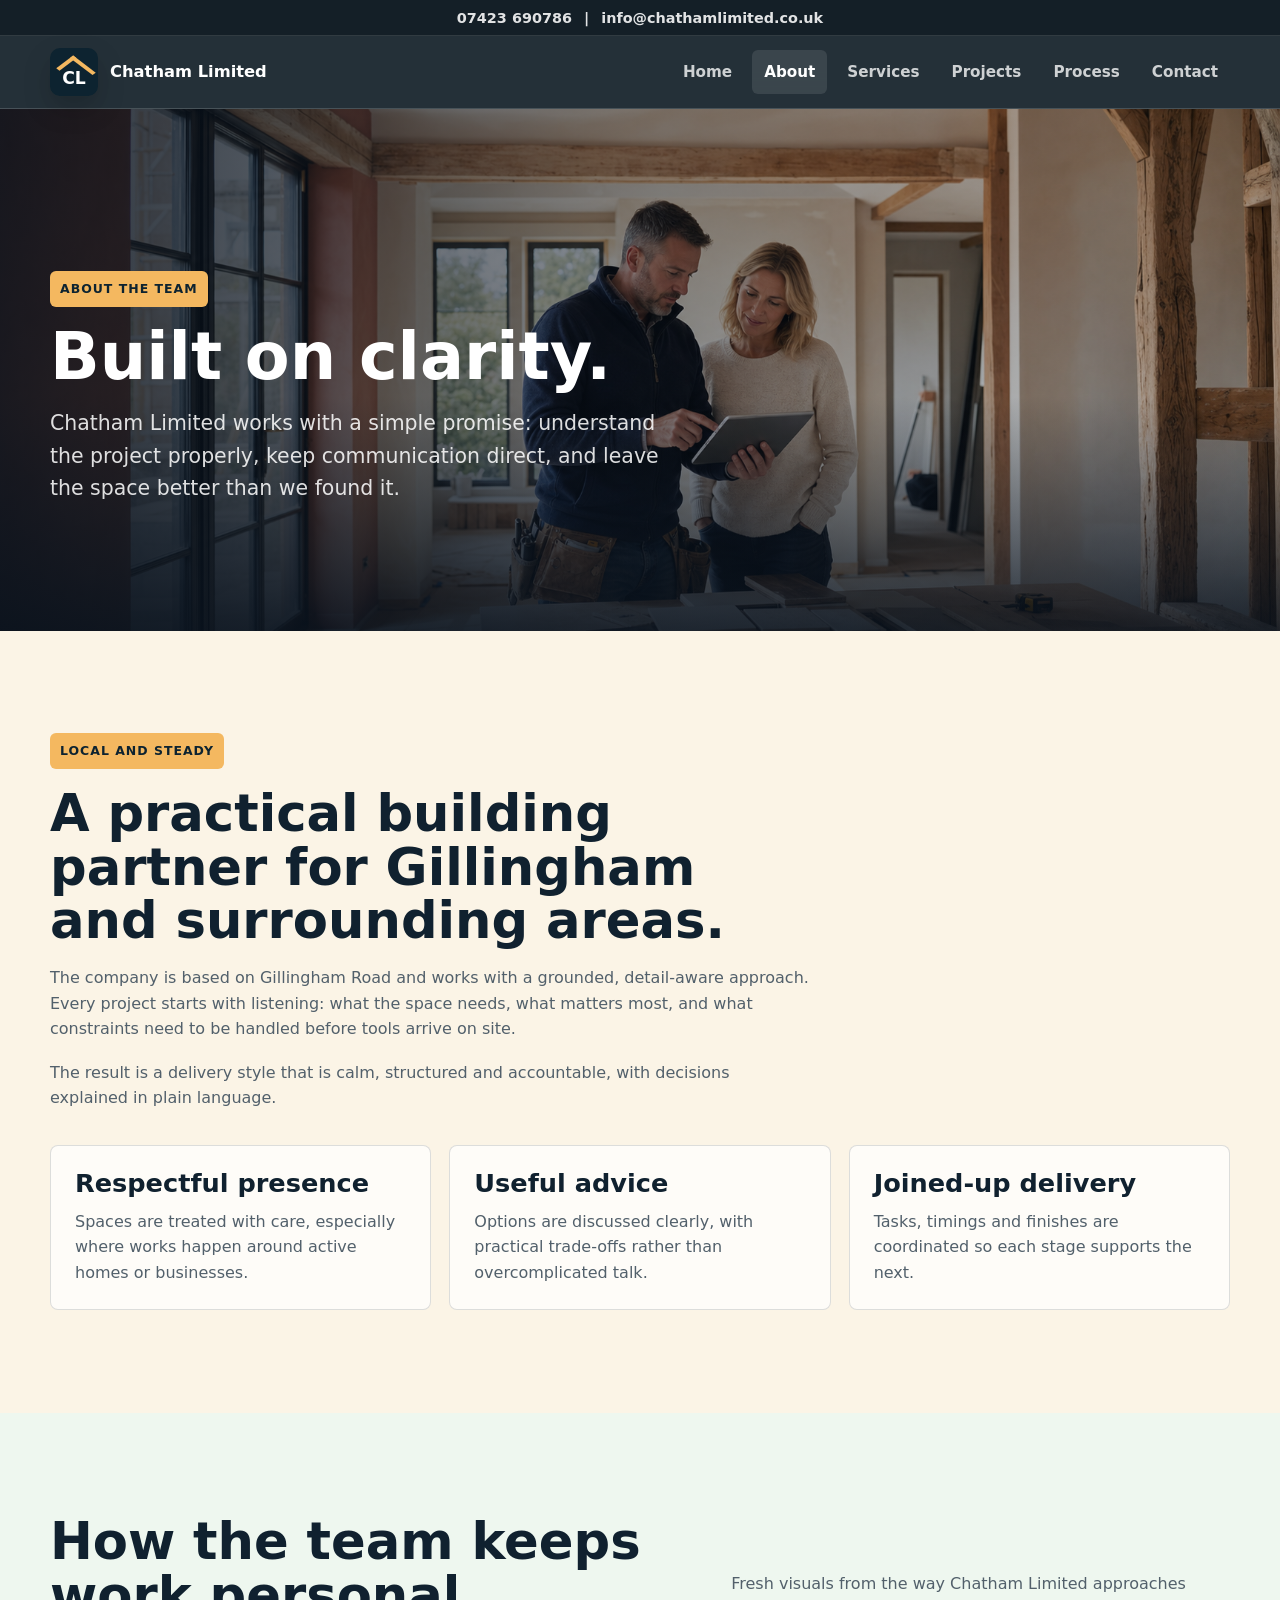
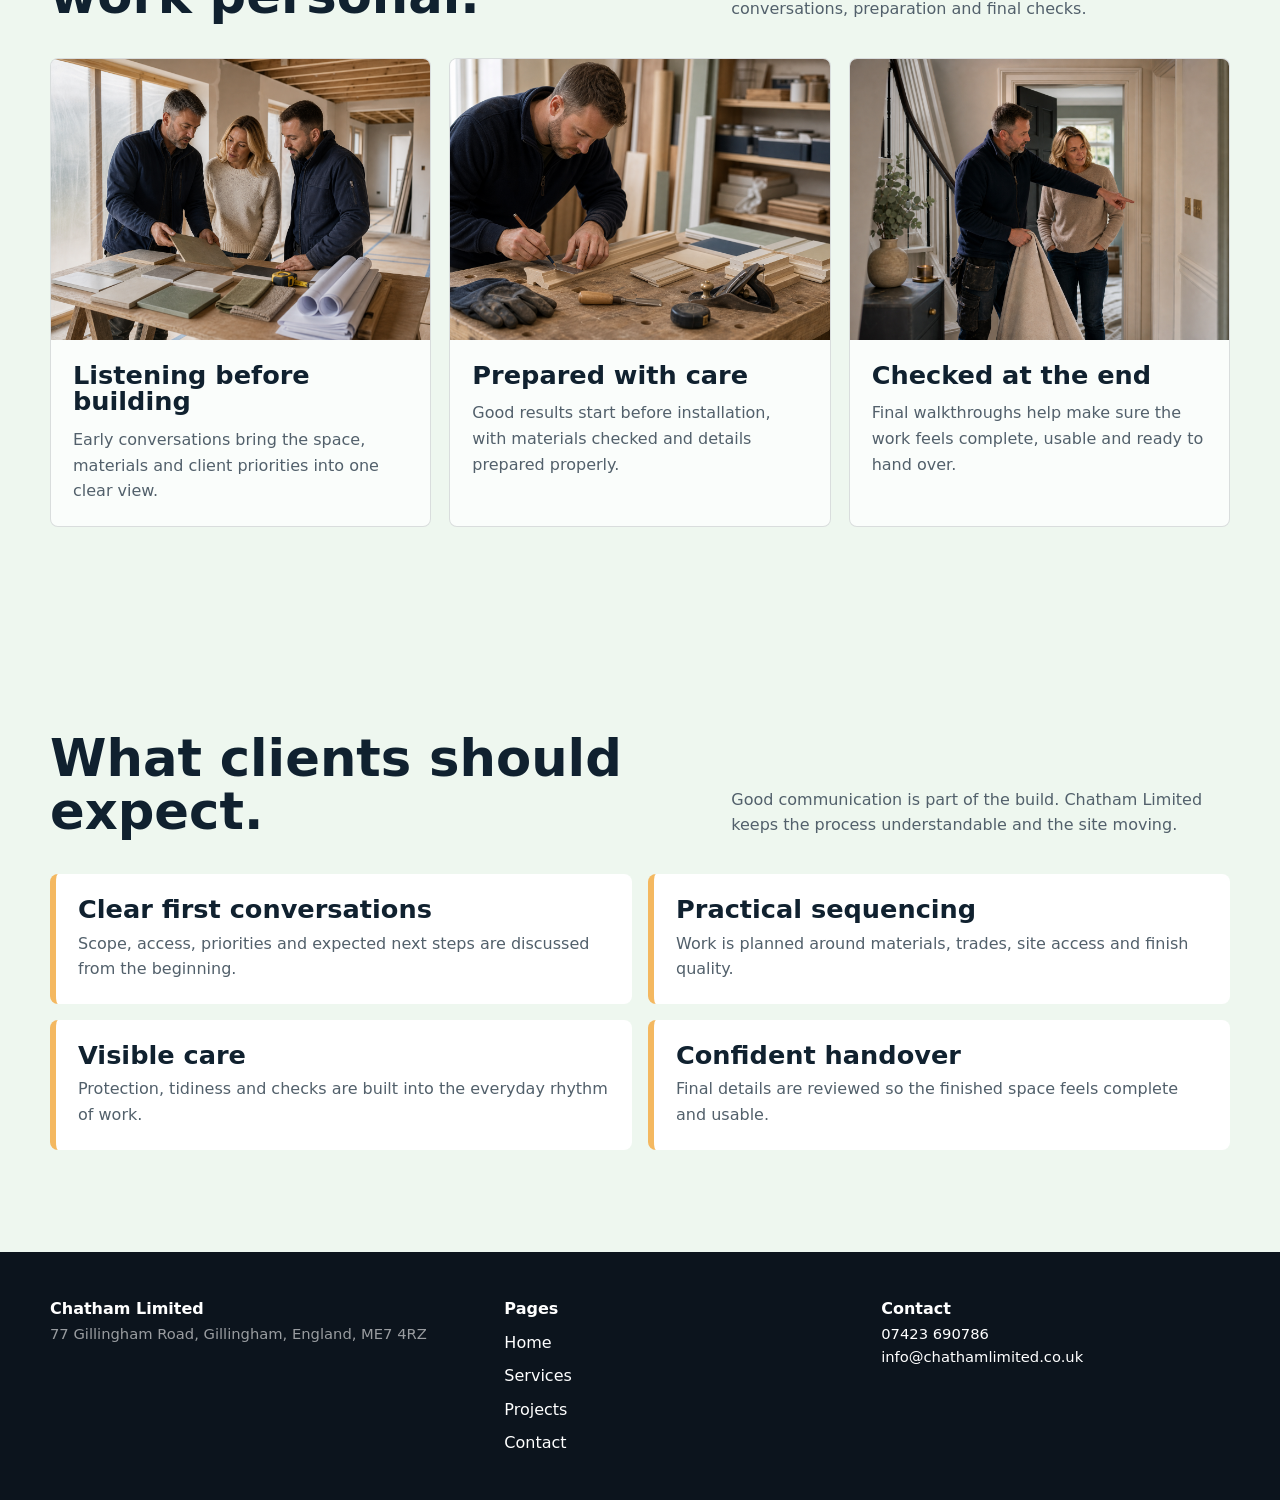
==== commit ca574630: "Move contact details to top header" ====
--- a/about.html
+++ b/about.html
@@ -10,6 +10,11 @@
 </head>
 <body class="theme-about">
   <header class="site-header">
+    <div class="top-contact" aria-label="Contact details">
+      <a href="tel:07423690786">07423 690786</a>
+      <span aria-hidden="true">|</span>
+      <a href="mailto:info@chathamlimited.co.uk">info@chathamlimited.co.uk</a>
+    </div>
     <div class="nav-wrap">
       <a class="brand" href="index.html" aria-label="Chatham Limited home"><span class="brand-mark" aria-hidden="true"></span><span>Chatham Limited</span></a>
       <button class="nav-toggle" type="button" aria-label="Open navigation" aria-expanded="false"><span></span></button>
@@ -21,10 +26,6 @@
         <a href="process.html">Process</a>
         <a href="contact.html">Contact</a>
       </nav>
-      <div class="header-contact" aria-label="Contact details">
-        <a href="tel:07423690786">07423 690786</a>
-        <a href="mailto:info@chathamlimited.co.uk">info@chathamlimited.co.uk</a>
-      </div>
     </div>
   </header>
 
--- a/assets/styles.css
+++ b/assets/styles.css
@@ -51,6 +51,25 @@
   backdrop-filter: blur(18px);
 }
 
+.top-contact {
+  display: flex;
+  align-items: center;
+  justify-content: center;
+  gap: 12px;
+  min-height: 36px;
+  padding: 7px 16px;
+  border-bottom: 1px solid rgba(255, 255, 255, 0.12);
+  background: rgba(7, 18, 26, 0.58);
+  color: rgba(255, 255, 255, 0.88);
+  font-size: 0.9rem;
+  font-weight: 760;
+  line-height: 1.25;
+}
+
+.top-contact a:hover {
+  color: var(--white);
+}
+
 .nav-wrap {
   width: min(1180px, calc(100% - 32px));
   min-height: 72px;
@@ -131,24 +150,6 @@
   background: rgba(255, 255, 255, 0.1);
 }
 
-.header-contact {
-  display: grid;
-  gap: 2px;
-  justify-items: end;
-  margin-left: auto;
-  font-size: 0.86rem;
-  font-weight: 760;
-  line-height: 1.35;
-}
-
-.header-contact a {
-  color: rgba(255, 255, 255, 0.84);
-}
-
-.header-contact a:hover {
-  color: var(--white);
-}
-
 .nav-toggle {
   display: none;
   width: 42px;
@@ -643,16 +644,9 @@
     display: block;
   }
 
-  .header-contact {
-    order: 3;
-    width: 100%;
-    justify-items: start;
-    padding: 0 0 12px 60px;
-  }
-
   .site-nav {
     position: absolute;
-    top: 72px;
+    top: 108px;
     left: 16px;
     right: 16px;
     display: none;
@@ -704,9 +698,11 @@
     font-size: 0.95rem;
   }
 
-  .header-contact {
-    padding-left: 0;
+  .top-contact {
+    gap: 8px;
+    padding-inline: 12px;
     font-size: 0.82rem;
+    flex-wrap: wrap;
   }
 
   .hero {
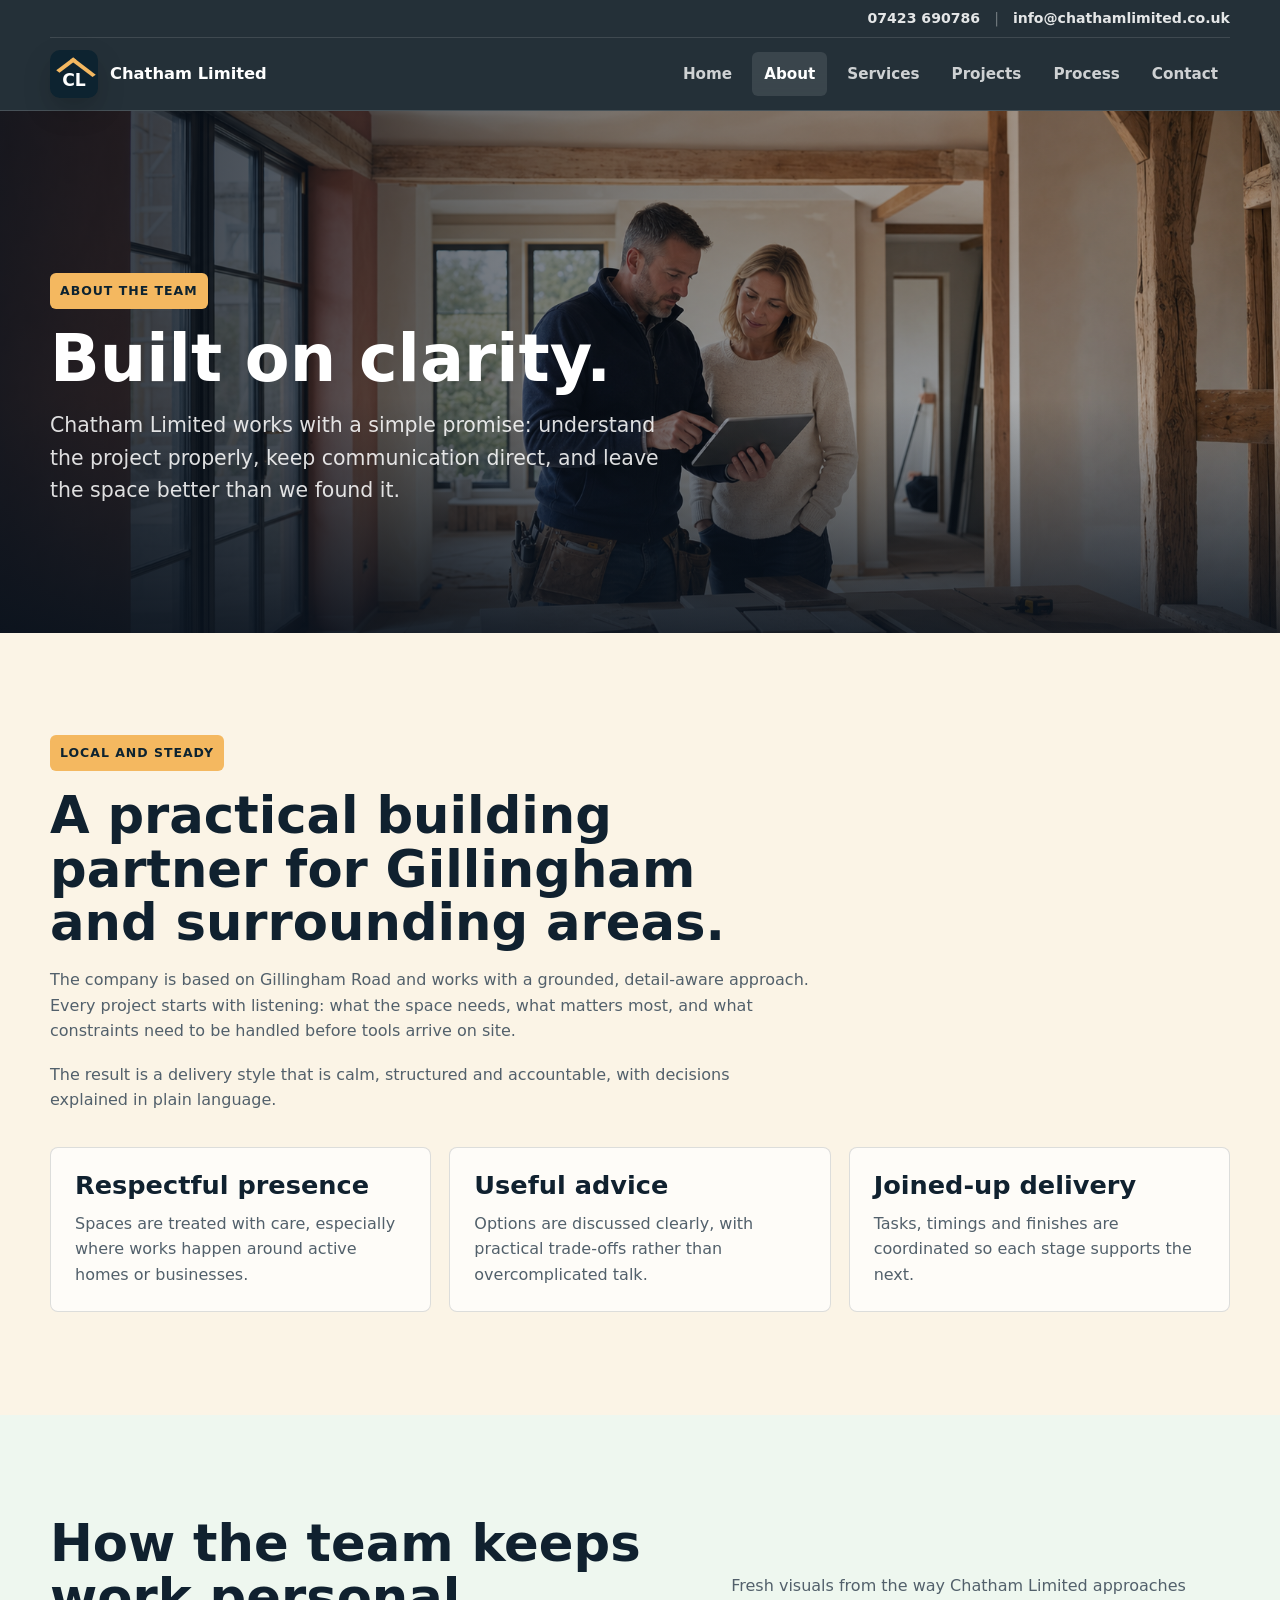
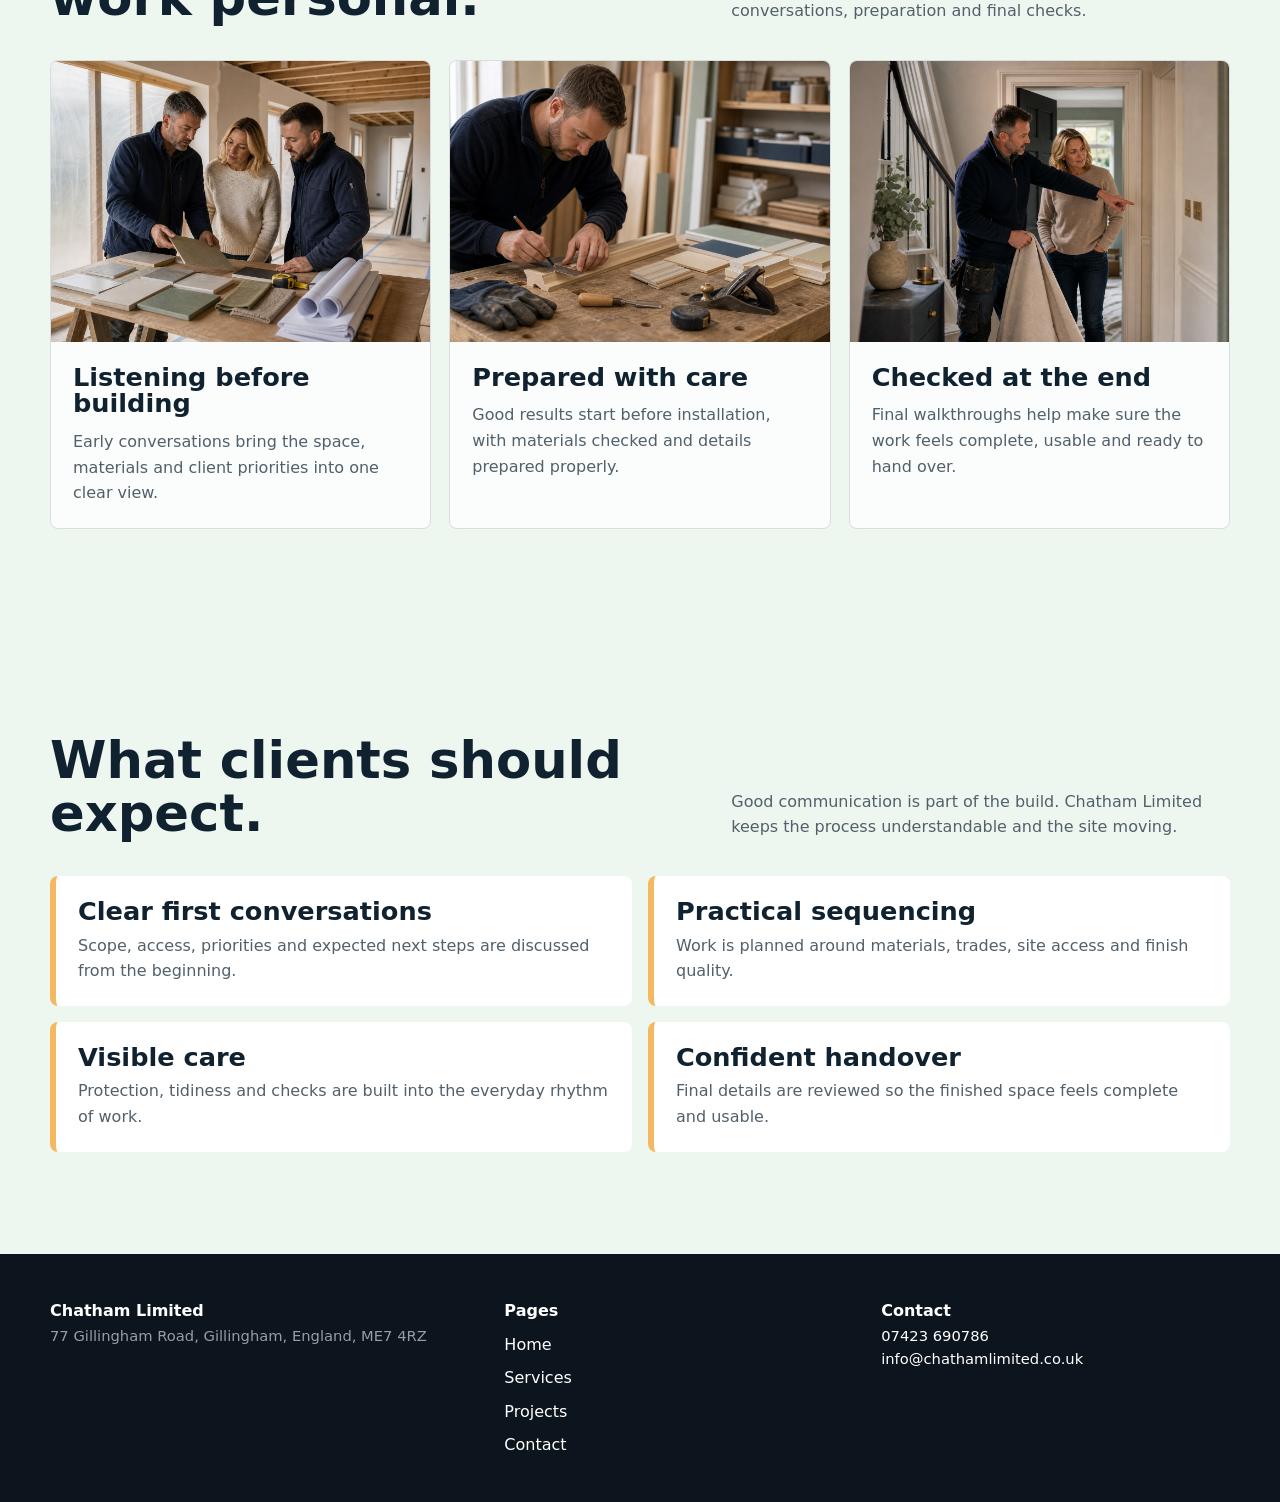
==== commit 0d3835c7: "Add Search Console favicon assets" ====
--- a/about.html
+++ b/about.html
@@ -5,6 +5,7 @@
   <meta name="viewport" content="width=device-width, initial-scale=1">
   <title>About | Chatham Limited</title>
   <meta name="description" content="Learn about Chatham Limited, a Gillingham based building team focused on clear project delivery and careful workmanship.">
+  <link rel="icon" href="/favicon.svg" type="image/svg+xml">
   <link rel="icon" href="assets/favicon.svg" type="image/svg+xml">
   <link rel="stylesheet" href="assets/styles.css">
 </head>
--- a/assets/styles.css
+++ b/assets/styles.css
@@ -54,16 +54,22 @@
 .top-contact {
   display: flex;
   align-items: center;
-  justify-content: center;
-  gap: 12px;
-  min-height: 36px;
-  padding: 7px 16px;
+  justify-content: flex-end;
+  gap: 14px;
+  width: min(1180px, calc(100% - 32px));
+  min-height: 38px;
+  margin: 0 auto;
+  padding: 8px 0;
   border-bottom: 1px solid rgba(255, 255, 255, 0.12);
-  background: rgba(7, 18, 26, 0.58);
   color: rgba(255, 255, 255, 0.88);
-  font-size: 0.9rem;
-  font-weight: 760;
+  font-size: 0.88rem;
+  font-weight: 720;
   line-height: 1.25;
+}
+
+.top-contact span {
+  color: rgba(255, 255, 255, 0.34);
+  font-weight: 500;
 }
 
 .top-contact a:hover {
@@ -699,9 +705,11 @@
   }
 
   .top-contact {
-    gap: 8px;
-    padding-inline: 12px;
-    font-size: 0.82rem;
+    justify-content: flex-start;
+    gap: 9px;
+    width: min(calc(100% - 24px), 1180px);
+    min-height: 42px;
+    font-size: 0.81rem;
     flex-wrap: wrap;
   }
 
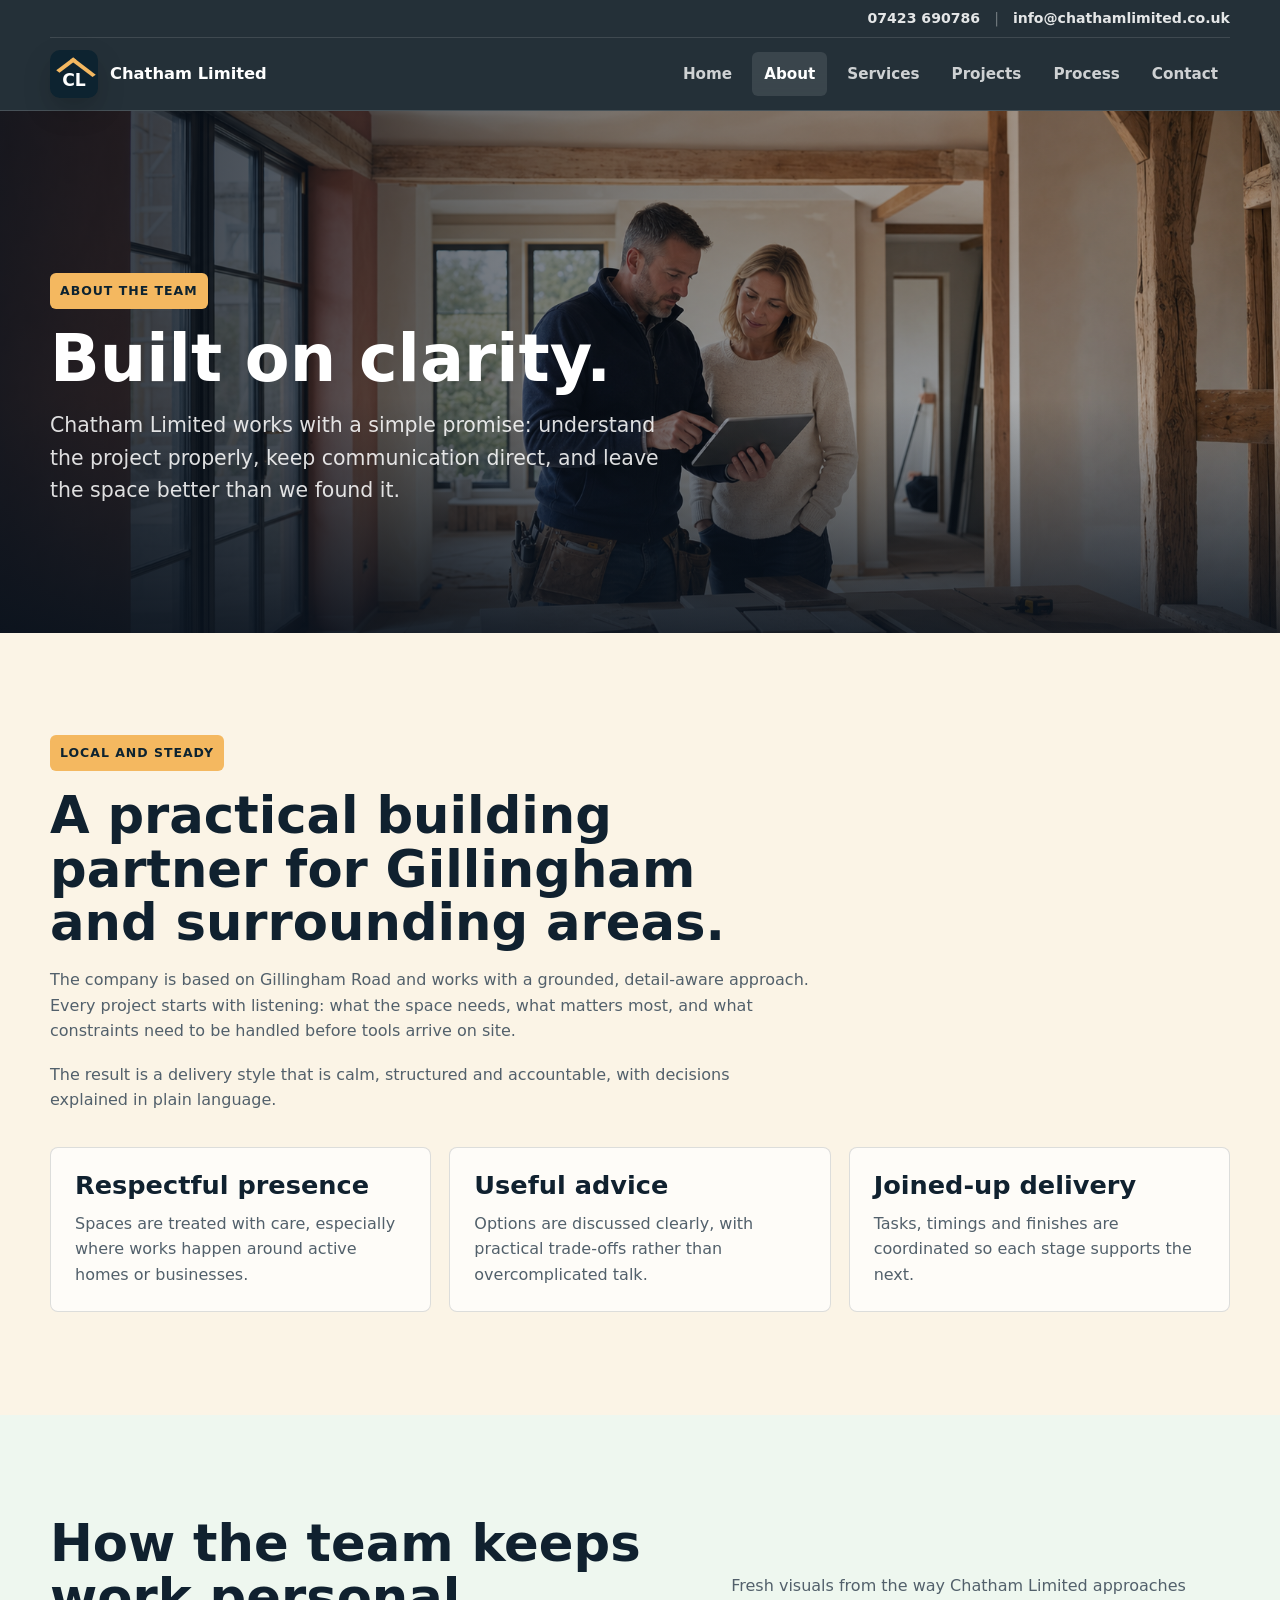
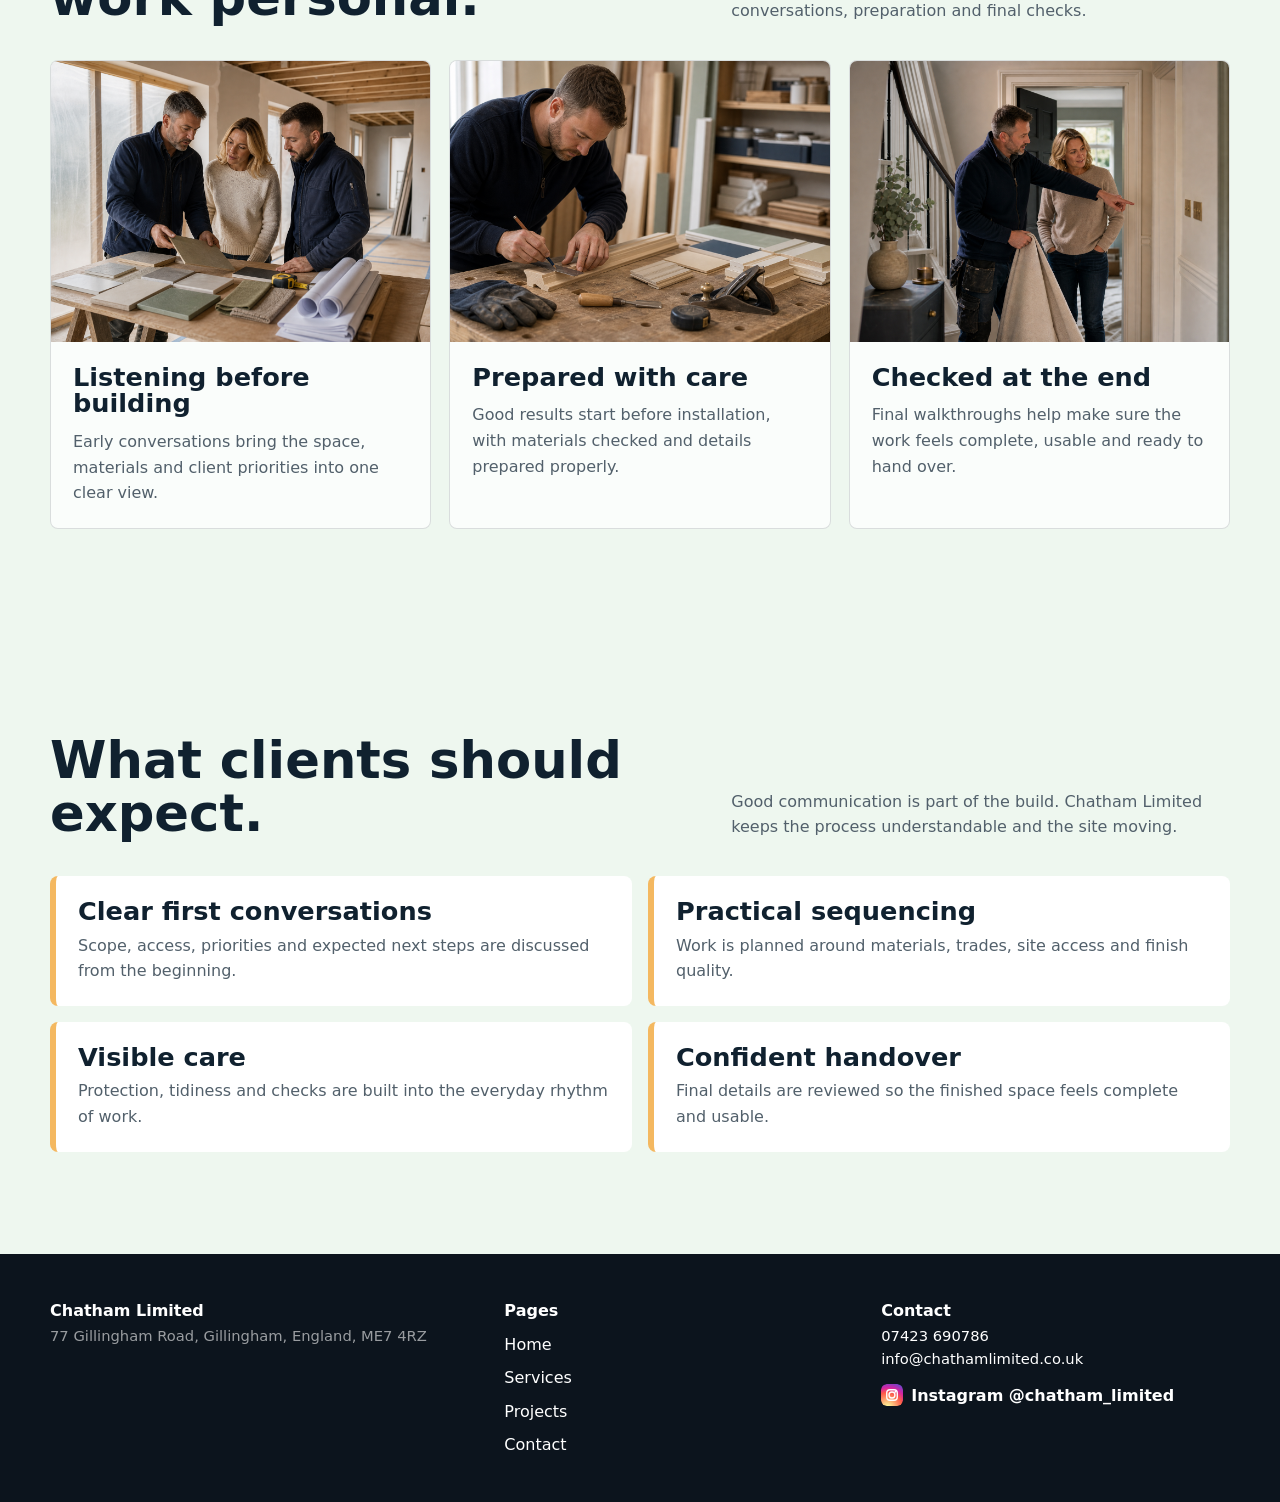
==== commit 70484c24: "Add Chatham Instagram footer link" ====
--- a/about.html
+++ b/about.html
@@ -119,7 +119,7 @@
     <div class="footer-wrap">
       <div><strong>Chatham Limited</strong><p class="fine-print">77 Gillingham Road, Gillingham, England, ME7 4RZ</p></div>
       <div class="footer-links"><strong>Pages</strong><a href="index.html">Home</a><a href="services.html">Services</a><a href="projects.html">Projects</a><a href="contact.html">Contact</a></div>
-      <div><strong>Contact</strong><p class="fine-print"><a href="tel:07423690786">07423 690786</a><br><a href="mailto:info@chathamlimited.co.uk">info@chathamlimited.co.uk</a></p></div>
+      <div><strong>Contact</strong><p class="fine-print"><a href="tel:07423690786">07423 690786</a><br><a href="mailto:info@chathamlimited.co.uk">info@chathamlimited.co.uk</a></p><a class="social-link" href="https://www.instagram.com/chatham_limited/" target="_blank" rel="noopener" aria-label="Chatham Limited on Instagram"><img class="social-icon" src="assets/instagram.svg" alt=""><span>Instagram @chatham_limited</span></a></div>
     </div>
   </footer>
   <script src="assets/site.js"></script>
--- a/assets/styles.css
+++ b/assets/styles.css
@@ -639,6 +639,26 @@
   gap: 8px;
 }
 
+.social-link {
+  display: inline-flex;
+  align-items: center;
+  gap: 8px;
+  margin-top: 12px;
+  color: rgba(255, 255, 255, 0.78);
+  font-weight: 760;
+}
+
+.social-icon {
+  width: 22px;
+  height: 22px;
+  border-radius: 6px;
+  flex: 0 0 auto;
+}
+
+.social-link:hover {
+  color: var(--white);
+}
+
 .fine-print {
   margin: 0;
   color: rgba(255, 255, 255, 0.58);
